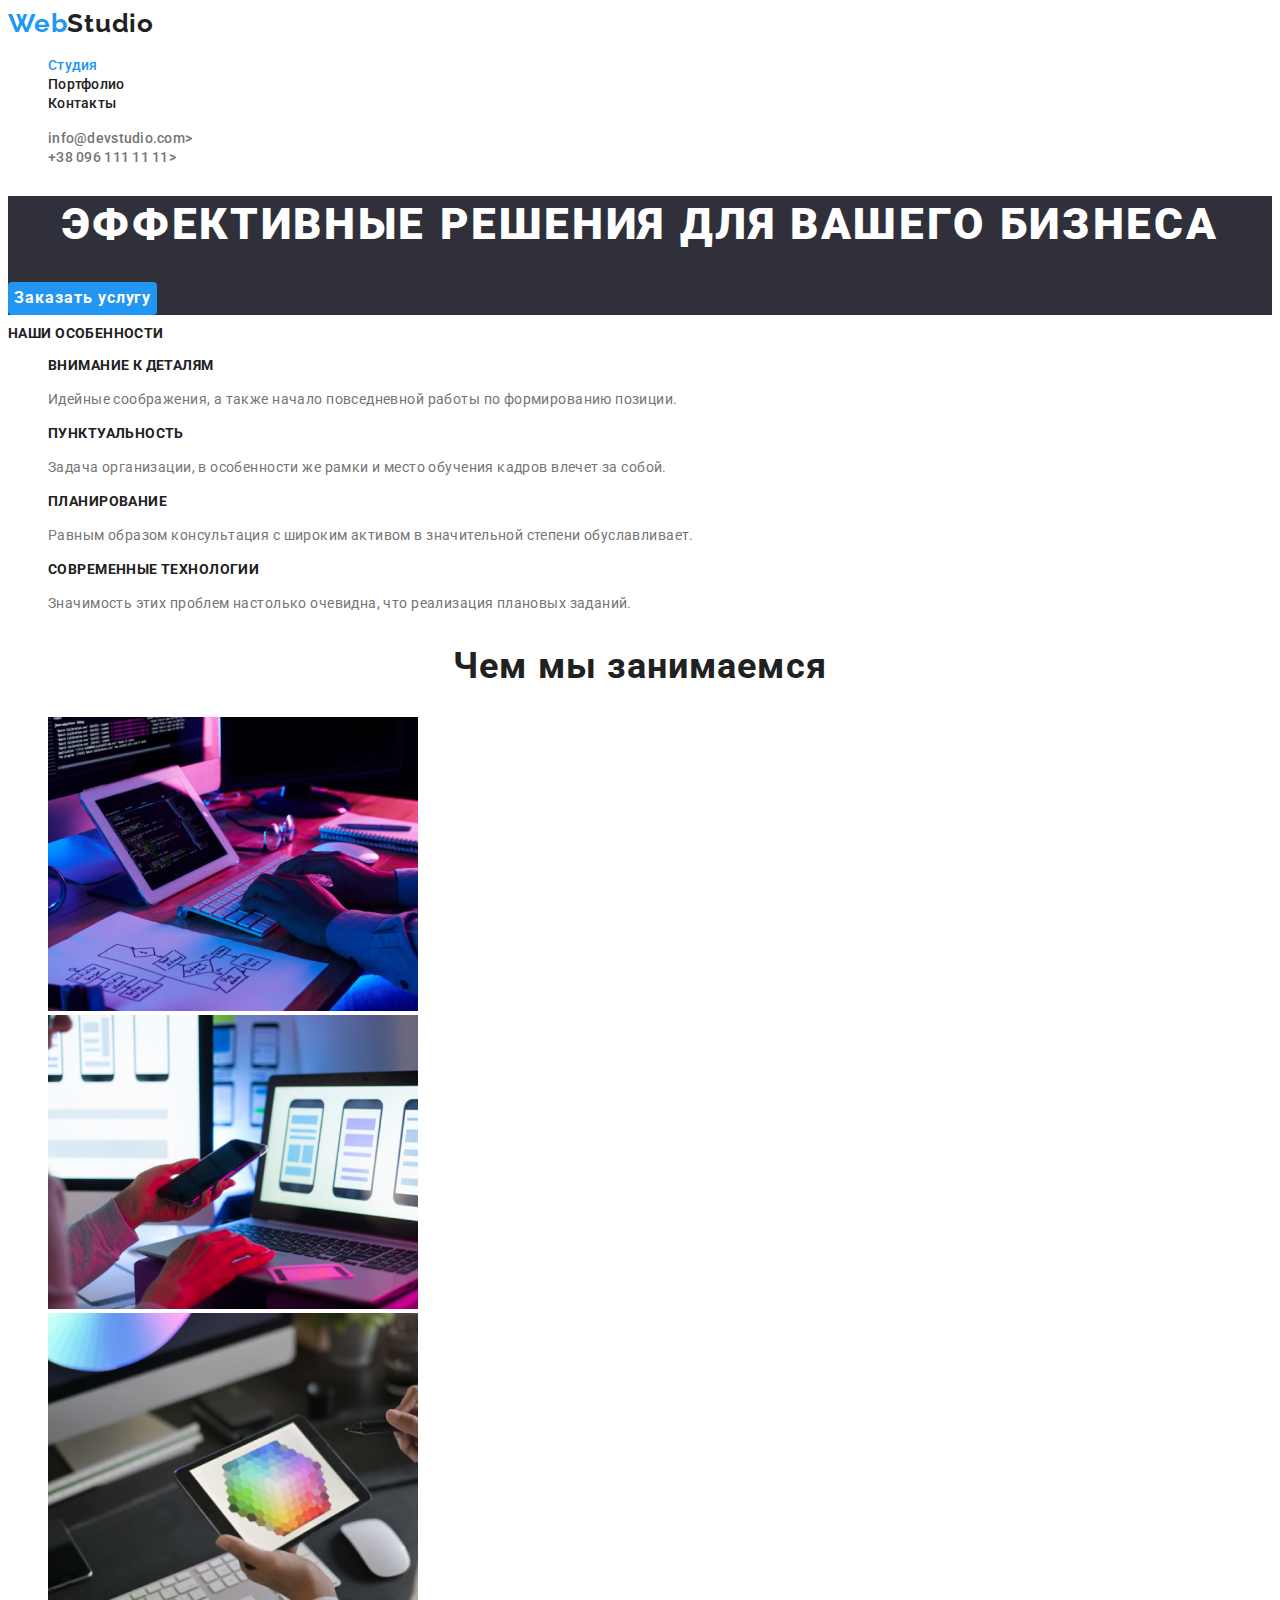
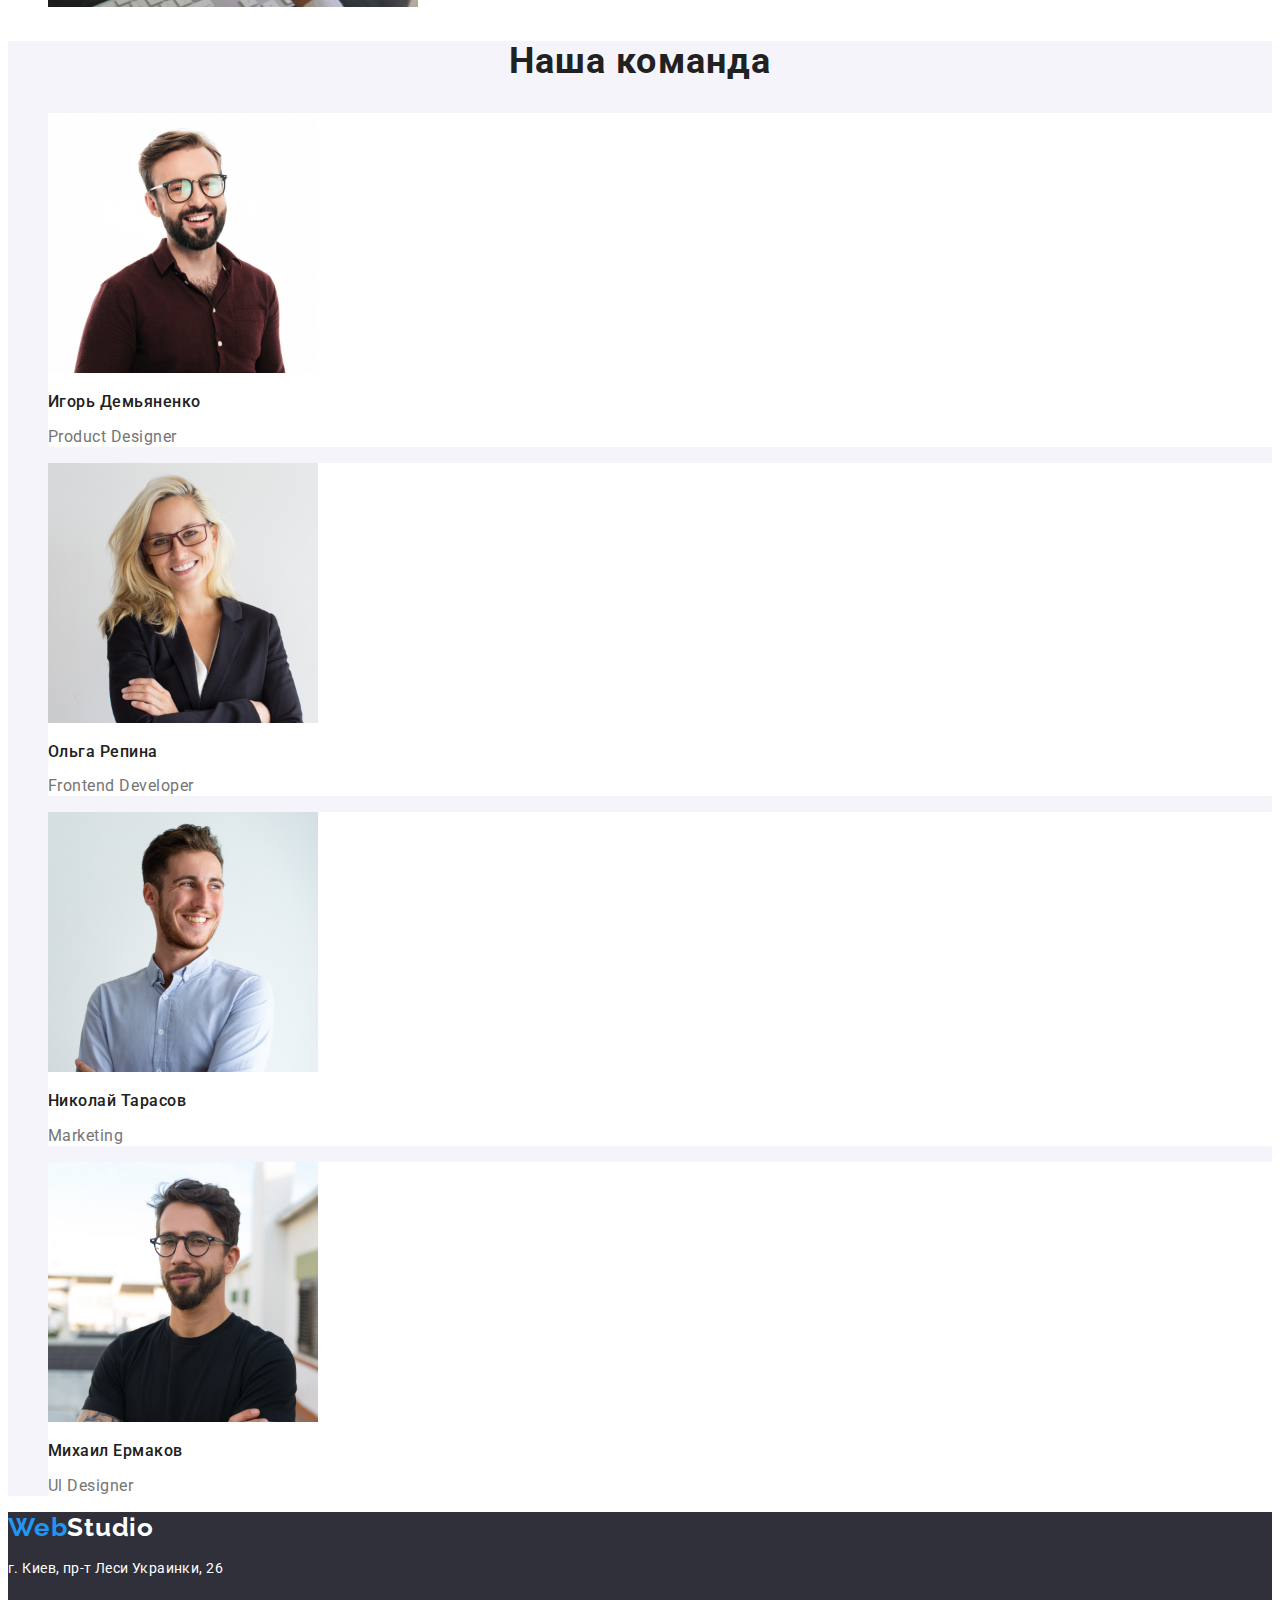
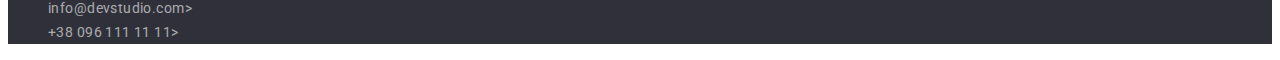
==== index.html @ 138de60d "homework 3 start" ====
<!DOCTYPE html>
<html lang="ru">
<head>
    <meta charset="UTF-8">
    <meta http-equiv="X-UA-Compatible" content="IE=edge">
    <meta name="viewport" content="width=device-width, initial-scale=1.0">
    <title>Homework#1</title>
    <link rel="preconnect" href="https://fonts.googleapis.com">
    <link rel="preconnect" href="https://fonts.gstatic.com" crossorigin>
    <link href="https://fonts.googleapis.com/css2?family=Raleway:wght@700&family=Roboto:wght@400;500;700;900&display=swap" rel="stylesheet">
    <link rel="stylesheet" href="./css/main.css">
</head>
<body>
<!--шапак сайта-->
    <header>
    <nav>
      <a href="/" lang="en" class="logo">
       Web<span class="logo-top">Studio</span>
      </a>
      <ul class="site-nav link">
        <li><a href="/" class="link current">Студия</a></li>
        <li><a href="./portfolio.html" class="link">Портфолио</a></li>
        <li><a href="" class="link">Контакты</a></li>
      </ul>
    </nav>
      <ul class="contacts-nav link">
        <li><a href="mailto:info@devstudio.com" class="link"> info@devstudio.com></a></li>
        <li><a href="tel:+380961111111" class="link"> +38 096 111 11 11></a></li>
      </ul>
      </header>
<!--герой-->
     <main>
      <section class="hero">
            <h1 class="hero-title">Эффективные решения для вашего бизнеса</h1>
            <button type="button" class="button">Заказать услугу</button>
        </section>
<!--наши особенности-->
      <section class="section">
        <h2 class="section-title">Наши особенности</h2>
        <ul class="link">
            <li>
                <h3 class="section-title">Внимание к деталям </h3>
                <p class="section-text">Идейные соображения, а также начало повседневной работы по формированию позиции.</p>
            </li>
            <li>
                <h3 class="section-title">Пунктуальность </h3>
                <p class="section-text">Задача организации, в особенности же рамки и место обучения кадров влечет за собой.</p>
            </li>
            <li>
                <h3 class="section-title">Планирование</h3>
                <p class="section-text">Равным образом консультация с широким активом в значительной степени обуславливает.</p>
            </li>
            <li>
                <h3 class="section-title">Современные технологии</h3>
                <p class="section-text">Значимость этих проблем настолько очевидна, что реализация плановых заданий.</p>
            </li>
        </ul>
      </section>
<!--наш функционал-->
      <section class="functional">
    <h2 class="functional-title">Чем мы занимаемся</h2>
    <ul class="list">
    <li><img src="./images/box1.jpg" alt="работа за компьютером" width="370"></li>
    <li><img src="./images/box2.jpg" alt="работа над приложениями" width="370"></li>
    <li><img src="./images/box3.jpg" alt="рабат над стилизацией" width="370"></li>
    </ul>
      </section>
<!--наша команда-->
     <section class="team">
        <h2 class="team-title"> Наша команда </h2>
    <ul class="team-list list">
    <li class="team-bgk">
      <img src="./images/team/teamcard1.jpg" alt="дизайнер продукта" width="270">
      <h3 class="title">Игорь Демьяненко</h3>
      <p lang="en" class="work">Product Designer</p>
    </li>
    <li class="team-bgk">
      <img src="./images/team/teamcard2.jpg" alt="разработчик" width="270">
      <h3 class="title">Ольга Репина</h3>
      <p lang="en" class="work">Frontend Developer</p>
    </li>
    <li class="team-bgk">
      <img src="./images/team/teamcard3.jpg" alt="маркетолог" width="270">
      <h3 class="title">Николай Тарасов</h3>
      <p lang="en" class="work">Marketing</p>
    </li>
    <li class="team-bgk">
      <img src="./images/team/teamcard4.jpg" alt="разработчик" width="270">
      <h3 class="title">Михаил Ермаков</h3>
      <p lang="en" class="work">Ul Designer</p>
    </li>
</ul>


     </section>
     </main>
     <!--футер-->
     <footer class="link footer-bgk">
      <a href="/" lang="en" class="logo">
        Web<span class="logo-botom">Studio</span>
      </a>
        <address class="contacts">
            <p class="address">г. Киев, пр-т Леси Украинки, 26</p>
        <ul class="footer">
            <li class="contacts-nav link"><a href="mailto:info@devstudio.com" class="link"> info@devstudio.com></a></li>
            <li class="contacts-nav link"><a href="tel:+380961111111" class="link"> +38 096 111 11 11></a></li>
        </ul>
        </address>  
     </footer>

</body>
</html>
---- css/main.css ----
/* цвет основного текста #212121 */
/* цвет вторичного текста #757575 */
/* белый #ffffff */
/* акцент #2196F3 */
/* цвет фона вторичный #F5F4FA */

:root {
--primary-text-color: #212121;
--secondary-text-color: #757575;
--accent-color: #2196F3;
--white-text-color: #ffffff;}

body {
background-color: var(--white-text-color);
color: var(--secondary-text-color);
font-family: Roboto, sans-serif;}

.link{
list-style: none;}

.list{
list-style: none;}

    /* logo */

.logo{
color: var(--accent-color);
text-decoration: none;
font-family: raleway, sans-serif, cursive;
font-weight: 700;
font-size: 26px;
line-height: 1.2;
letter-spacing: 0.03em;}

.logo-top{
color: var(--primary-text-color);}

/* site-nav */

.site-nav .link {
color: var(--primary-text-color);

text-decoration: none;
font-weight: 500;
font-size: 14px;
line-height: 1.14;
letter-spacing: 0.02em;}

.site-nav .current{
color: var(--accent-color);}

.site-nav .link:hover, .site-nav .link:focus {
color: var(--accent-color);}

.contacts-nav .link{
color: var(--secondary-text-color);

text-decoration: none;
font-weight: 500;
font-size: 14px;
line-height: 1.14;
letter-spacing: 0.02em;}

.contacts-nav .link:hover, .contacts-nav .link:focus{
color: var(--accent-color);}

/* button */

.button{
background-color: var(--accent-color);
color: var(--white-text-color);
border: 0;
border-radius: 4px;

cursor: pointer;
font-family: inherit;
font-weight: 700;
font-size: 16px;
line-height: 1.9;
letter-spacing: 0.06em;}

.button:hover, .button:focus{
background-color: #188CE8;}

.portfolio-btn:hover, .portfolio-btn:focus{
color: var(--white-text-color);
background-color: var(--accent-color);
}

.portfolio-btn{
background-color: #f5f4fa;
color: #212121;
border: 0;
border-radius: 4px;
cursor: pointer;
font-family: inherit;
font-weight: 500;
font-size: 16px;
line-height: 1.6;
letter-spacing: 0.03em;}

.current-btn{
background-color: var(--accent-color);
color: var(--white-text-color);}

.hero{
background-color: #2F303A;}

.hero-title {
color: var(--white-text-color);

font-weight: 900;
font-size: 44px;
line-height: 1.3;
text-align: center;
letter-spacing: 0.06em;
text-transform: uppercase;}

.examples{
color: var(--primary-text-color);

font-weight: 700;
font-size: 18px;
line-height: 2;
letter-spacing: 0.06em;}

.decoration{
    text-decoration: none;}
    
/* section */

.section-title{
color: var(--primary-text-color);

font-weight: 700;
font-size: 14px;
line-height: 1.14;
letter-spacing: 0.03em;
text-transform: uppercase;}

.product-item{
color: var(--secondary-text-color);

font-size: 16px;
line-height: 1.87;
letter-spacing: 0.03em;}

.section-text{

font-size: 14px;
line-height: 1.71;
letter-spacing: 0.03em}

/* our work */

.functional-title{
color: var(--primary-text-color);

font-weight: 700;
font-size: 36px;
line-height: 1.16;
text-align: center;
letter-spacing: 0.03em;}

/* team-list */
.team{
background-color: #F5F4FA;;}

.team-bgk{
background-color: var(--white-text-color);}

.team-list .title {
color: var(--primary-text-color);}

.team .title{
 font-weight: 500;
 font-size: 16px;
line-height: 1.18;
letter-spacing: 0.03em;}

.team-title {
color: var(--primary-text-color);

font-weight: 700;
font-size: 36px;
line-height: 1.16;
text-align: center;
letter-spacing: 0.03em;}

.team .work{

font-size: 16px;
line-height: 1.18;
letter-spacing: 0.03em;}

/* footer */
.footer-bgk{
background-color: #2F303A;;}

.contacts .address{
color: #ffffff;
font-style: normal;
font-weight: 400;
font-size: 14px;
line-height: 1.7;
letter-spacing: 0.03em;}

.footer .link{
color: rgba(255, 255, 255, 0.6);
font-style: normal;
font-weight: 400;
font-size: 14px;
line-height: 1.7;
letter-spacing: 0.03em;}

.logo-botom {
color:  var(--white-text-color);}
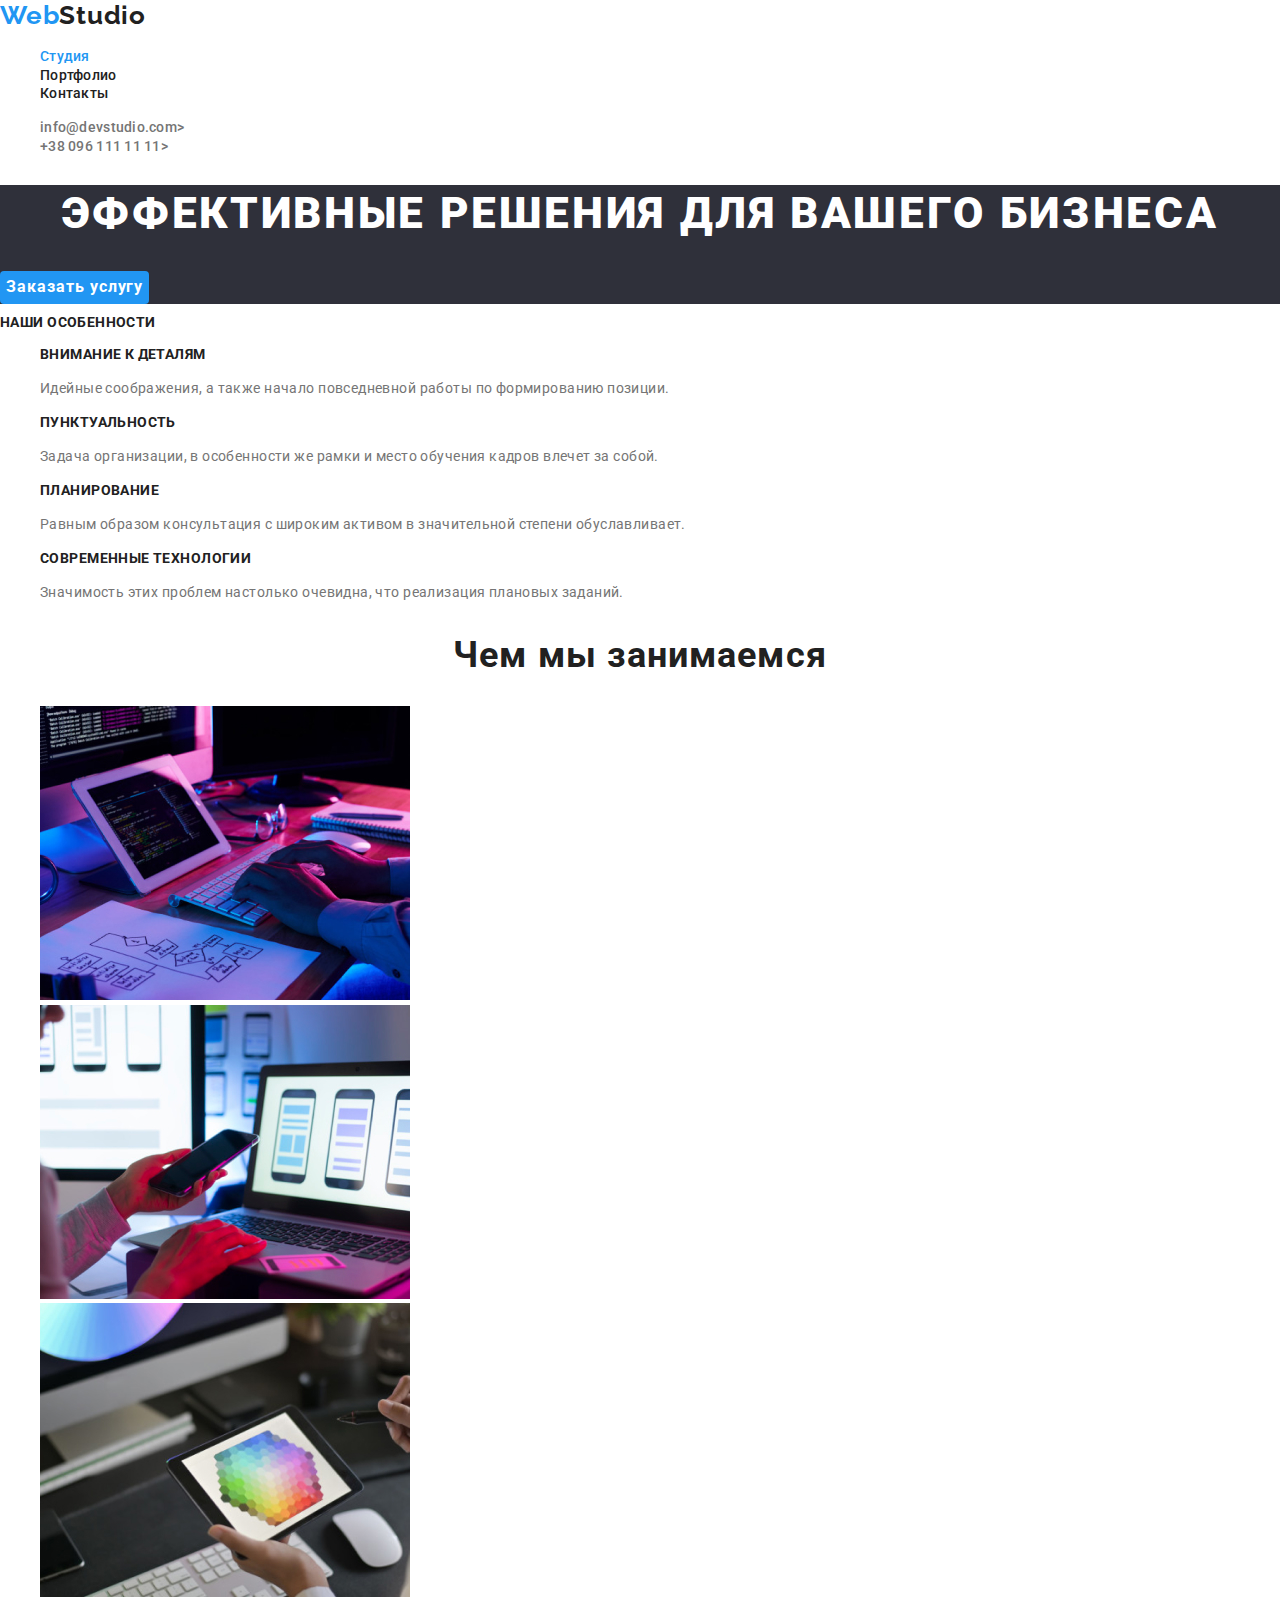
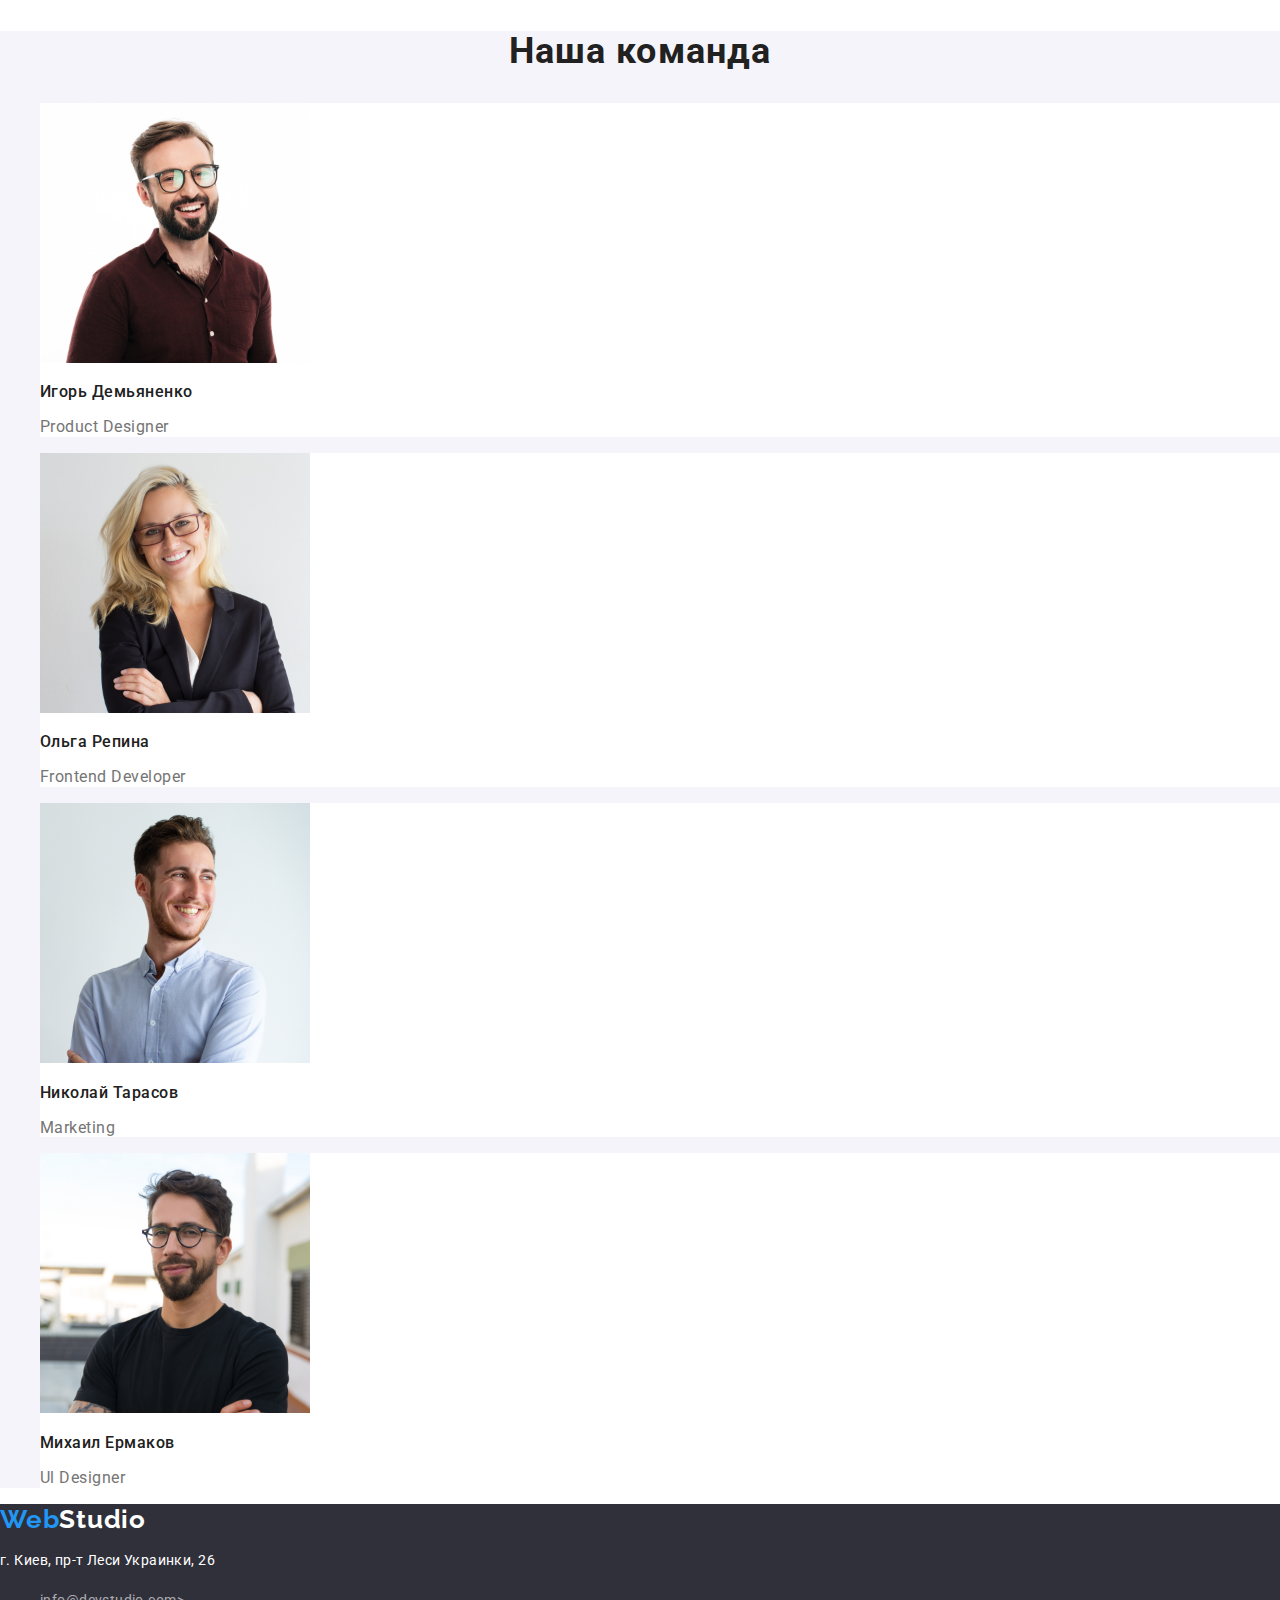
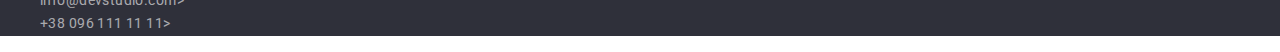
==== commit bb741885: "start1" ====
--- a/index.html
+++ b/index.html
@@ -8,11 +8,13 @@
     <link rel="preconnect" href="https://fonts.googleapis.com">
     <link rel="preconnect" href="https://fonts.gstatic.com" crossorigin>
     <link href="https://fonts.googleapis.com/css2?family=Raleway:wght@700&family=Roboto:wght@400;500;700;900&display=swap" rel="stylesheet">
+    <link rel="stylesheet" href="https://cdnjs.cloudflare.com/ajax/libs/modern-normalize/1.1.0/modern-normalize.min.css">
     <link rel="stylesheet" href="./css/main.css">
 </head>
 <body>
 <!--шапак сайта-->
     <header>
+      <div class="section">
     <nav>
       <a href="/" lang="en" class="logo">
        Web<span class="logo-top">Studio</span>
@@ -27,6 +29,7 @@
         <li><a href="mailto:info@devstudio.com" class="link"> info@devstudio.com></a></li>
         <li><a href="tel:+380961111111" class="link"> +38 096 111 11 11></a></li>
       </ul>
+      </div>
       </header>
 <!--герой-->
      <main>
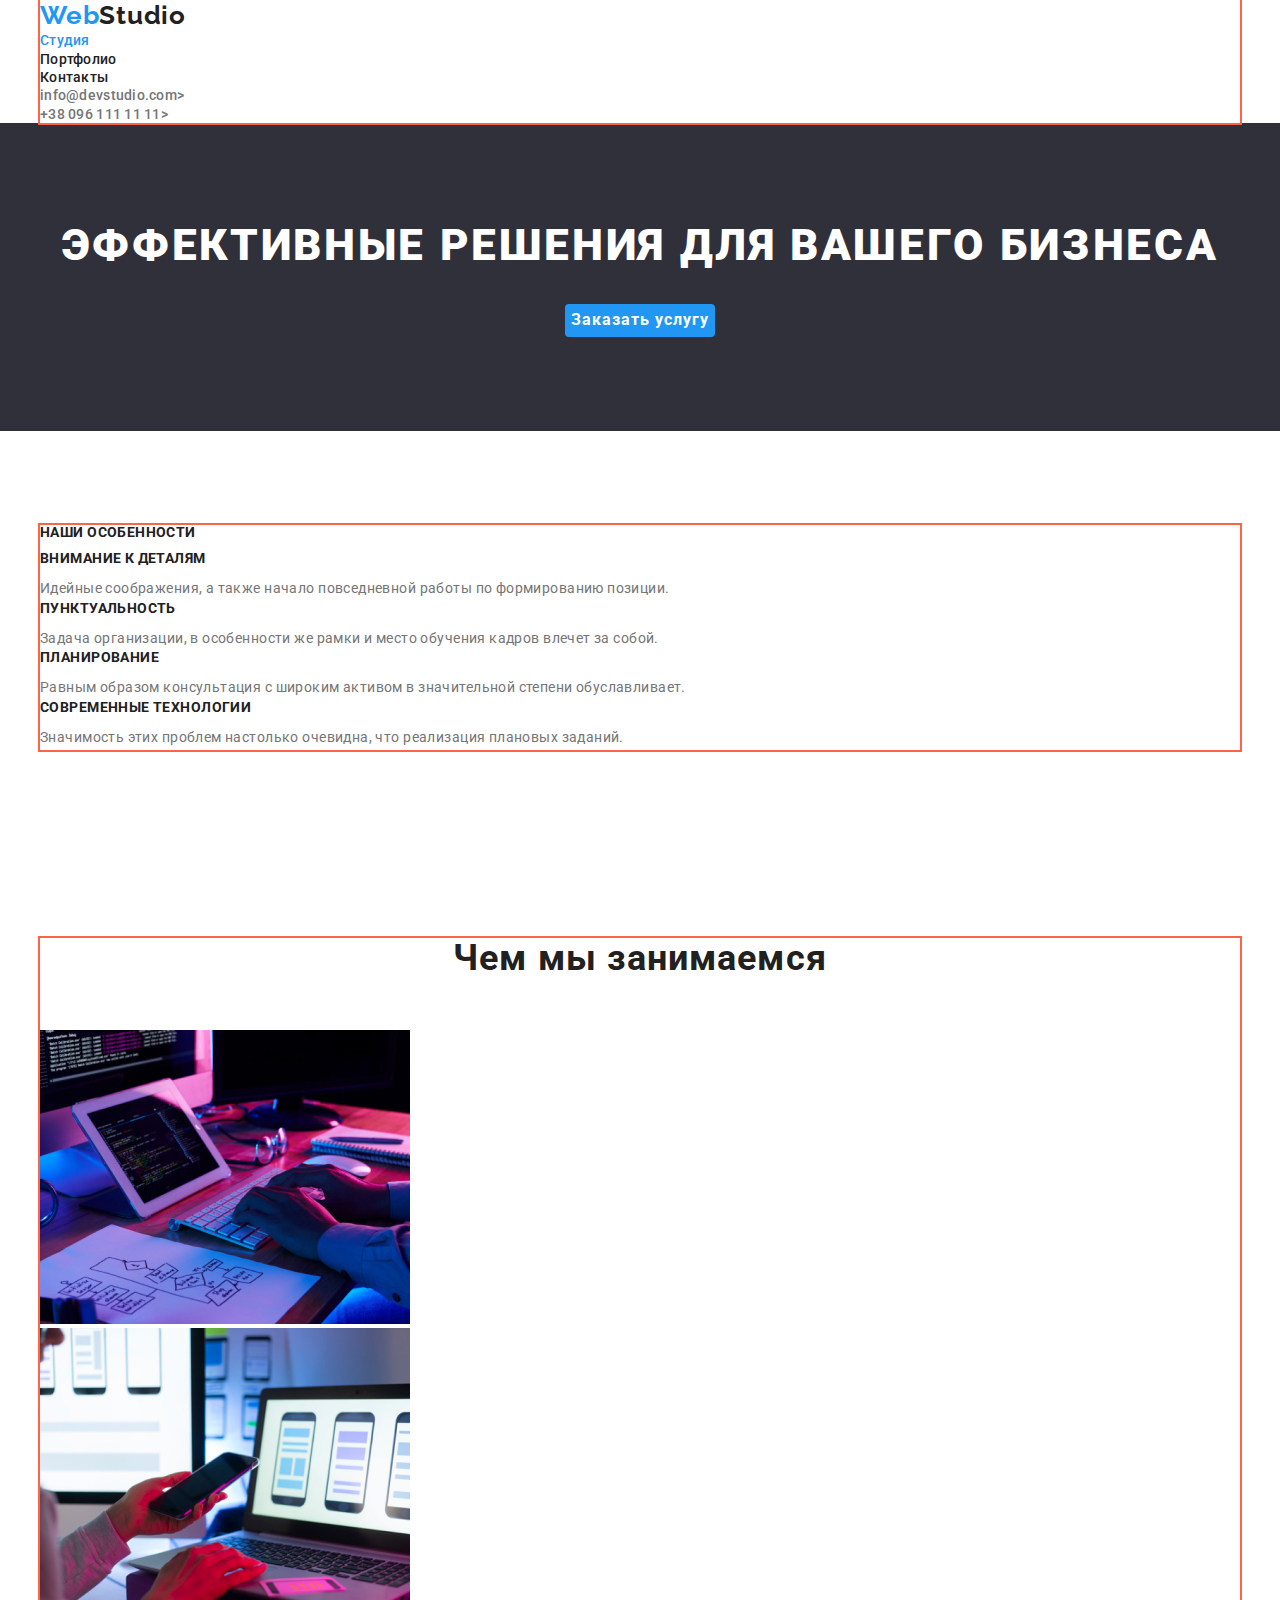
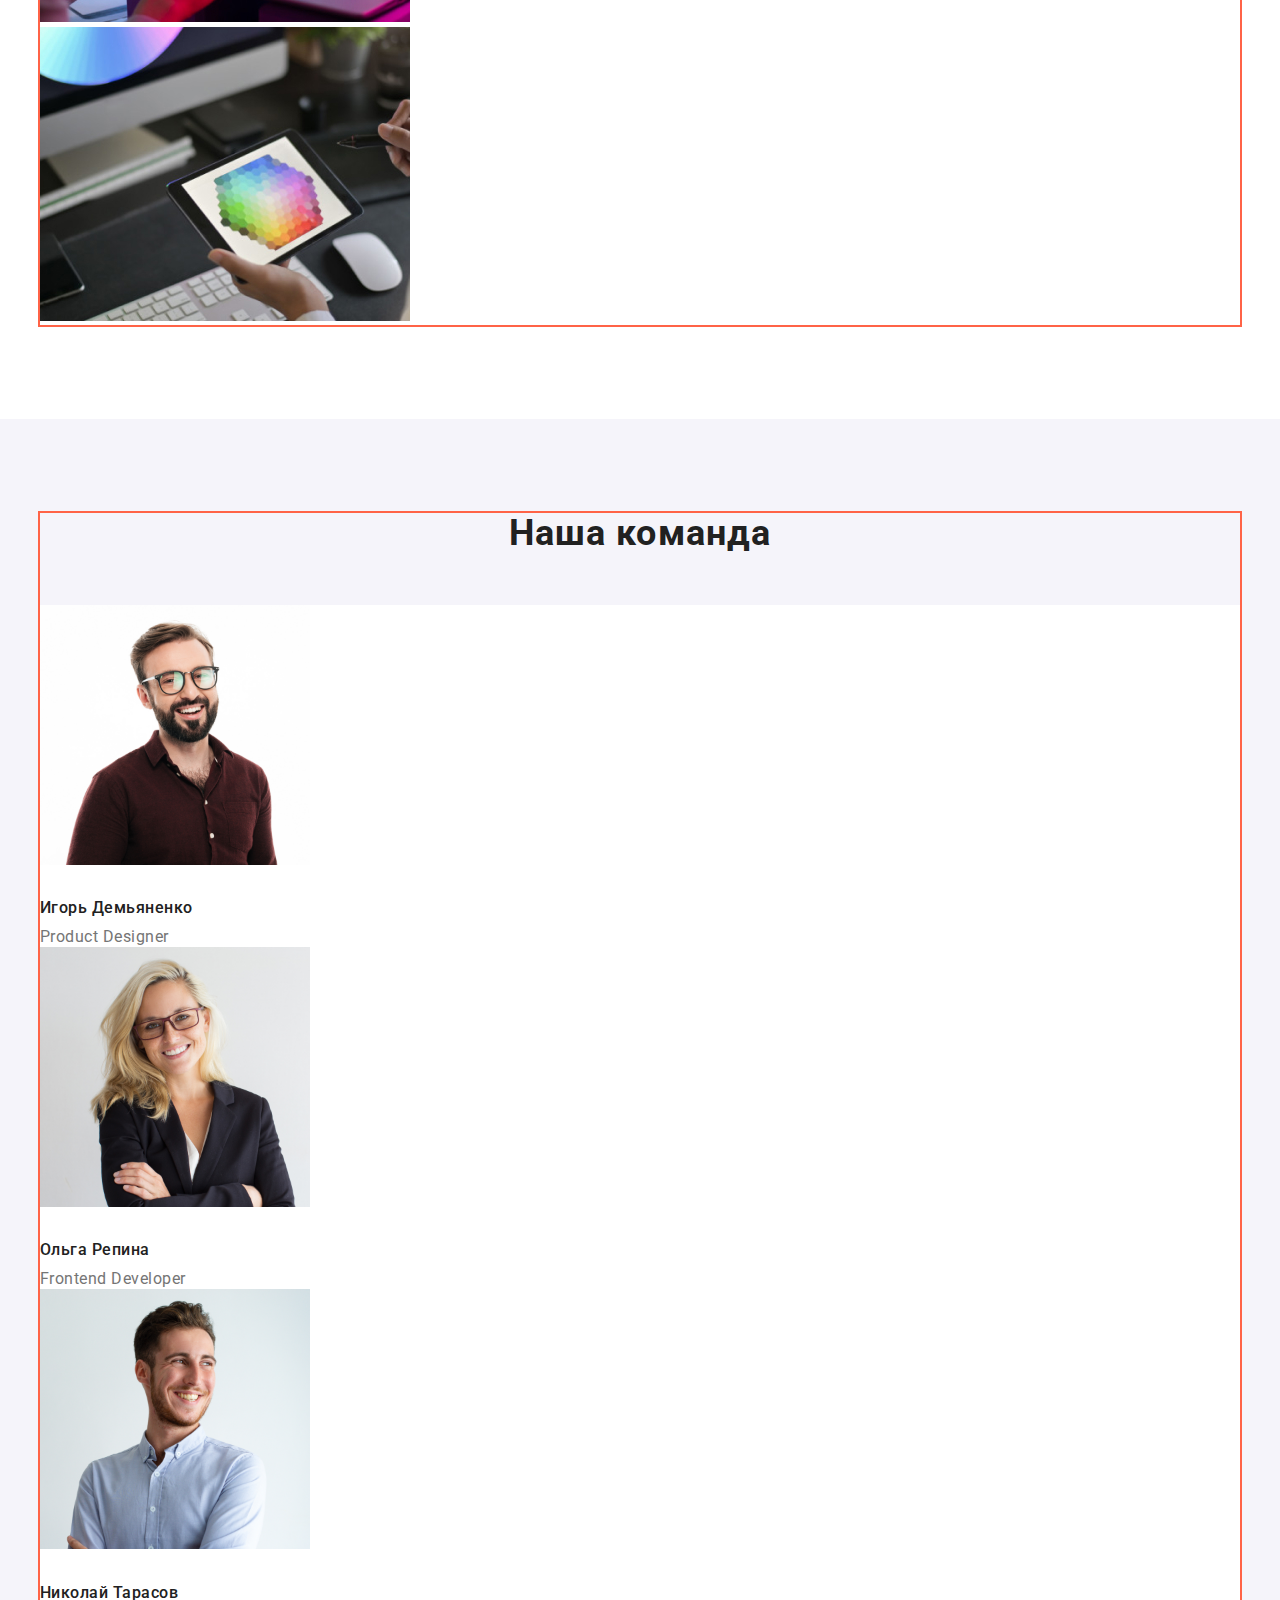
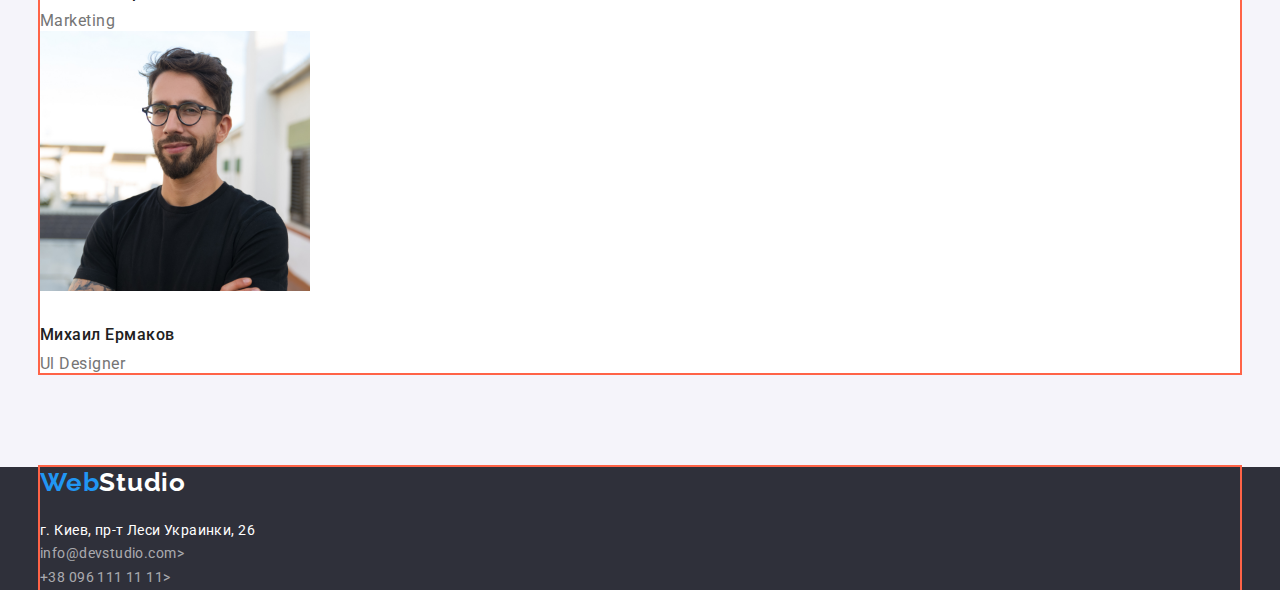
==== commit 5f46ee78: "homework 3 contine" ====
--- a/index.html
+++ b/index.html
@@ -14,101 +14,107 @@
 <body>
 <!--шапак сайта-->
     <header>
-      <div class="section">
+      <div class="container">
     <nav>
       <a href="/" lang="en" class="logo">
        Web<span class="logo-top">Studio</span>
       </a>
-      <ul class="site-nav link">
-        <li><a href="/" class="link current">Студия</a></li>
-        <li><a href="./portfolio.html" class="link">Портфолио</a></li>
-        <li><a href="" class="link">Контакты</a></li>
+      <ul class="site-nav list">
+        <li><a href="/" class="list current">Студия</a></li>
+        <li><a href="./portfolio.html" class="list">Портфолио</a></li>
+        <li><a href="" class="list">Контакты</a></li>
       </ul>
     </nav>
-      <ul class="contacts-nav link">
-        <li><a href="mailto:info@devstudio.com" class="link"> info@devstudio.com></a></li>
-        <li><a href="tel:+380961111111" class="link"> +38 096 111 11 11></a></li>
+      <ul class="contacts-nav list">
+        <li><a href="mailto:info@devstudio.com" class="list"> info@devstudio.com></a></li>
+        <li><a href="tel:+380961111111" class="list"> +38 096 111 11 11></a></li>
       </ul>
       </div>
       </header>
 <!--герой-->
      <main>
-      <section class="hero">
-            <h1 class="hero-title">Эффективные решения для вашего бизнеса</h1>
+      <section class="hero section">
+            <h1 class="hero-title list">Эффективные решения для вашего бизнеса</h1>
             <button type="button" class="button">Заказать услугу</button>
         </section>
 <!--наши особенности-->
       <section class="section">
-        <h2 class="section-title">Наши особенности</h2>
-        <ul class="link">
+        <div class="container">
+        <h2 class="section-title list">Наши особенности</h2>
+        <ul class="list">
             <li>
-                <h3 class="section-title">Внимание к деталям </h3>
+                <h3 class="section-title list">Внимание к деталям </h3>
                 <p class="section-text">Идейные соображения, а также начало повседневной работы по формированию позиции.</p>
             </li>
             <li>
-                <h3 class="section-title">Пунктуальность </h3>
+                <h3 class="section-title list">Пунктуальность </h3>
                 <p class="section-text">Задача организации, в особенности же рамки и место обучения кадров влечет за собой.</p>
             </li>
             <li>
-                <h3 class="section-title">Планирование</h3>
+                <h3 class="section-title list">Планирование</h3>
                 <p class="section-text">Равным образом консультация с широким активом в значительной степени обуславливает.</p>
             </li>
             <li>
-                <h3 class="section-title">Современные технологии</h3>
+                <h3 class="section-title list">Современные технологии</h3>
                 <p class="section-text">Значимость этих проблем настолько очевидна, что реализация плановых заданий.</p>
             </li>
         </ul>
+        </div>
       </section>
 <!--наш функционал-->
-      <section class="functional">
-    <h2 class="functional-title">Чем мы занимаемся</h2>
+      <section class="functional section">
+        <div class="container">
+    <h2 class="functional-title list">Чем мы занимаемся</h2>
     <ul class="list">
     <li><img src="./images/box1.jpg" alt="работа за компьютером" width="370"></li>
     <li><img src="./images/box2.jpg" alt="работа над приложениями" width="370"></li>
     <li><img src="./images/box3.jpg" alt="рабат над стилизацией" width="370"></li>
     </ul>
+       </div>
       </section>
 <!--наша команда-->
-     <section class="team">
-        <h2 class="team-title"> Наша команда </h2>
+     <section class="team section">
+      <div class="container">
+        <h2 class="team-title list"> Наша команда </h2>
     <ul class="team-list list">
     <li class="team-bgk">
       <img src="./images/team/teamcard1.jpg" alt="дизайнер продукта" width="270">
-      <h3 class="title">Игорь Демьяненко</h3>
+      <h3 class="title list">Игорь Демьяненко</h3>
       <p lang="en" class="work">Product Designer</p>
     </li>
     <li class="team-bgk">
       <img src="./images/team/teamcard2.jpg" alt="разработчик" width="270">
-      <h3 class="title">Ольга Репина</h3>
+      <h3 class="title list">Ольга Репина</h3>
       <p lang="en" class="work">Frontend Developer</p>
     </li>
     <li class="team-bgk">
       <img src="./images/team/teamcard3.jpg" alt="маркетолог" width="270">
-      <h3 class="title">Николай Тарасов</h3>
+      <h3 class="title list">Николай Тарасов</h3>
       <p lang="en" class="work">Marketing</p>
     </li>
     <li class="team-bgk">
       <img src="./images/team/teamcard4.jpg" alt="разработчик" width="270">
-      <h3 class="title">Михаил Ермаков</h3>
+      <h3 class="title list">Михаил Ермаков</h3>
       <p lang="en" class="work">Ul Designer</p>
     </li>
-</ul>
-
-
+    </ul>
+   </div>
      </section>
      </main>
      <!--футер-->
-     <footer class="link footer-bgk">
+     <footer class="list footer-bgk">
+      <div class="container">
       <a href="/" lang="en" class="logo">
         Web<span class="logo-botom">Studio</span>
       </a>
         <address class="contacts">
             <p class="address">г. Киев, пр-т Леси Украинки, 26</p>
-        <ul class="footer">
-            <li class="contacts-nav link"><a href="mailto:info@devstudio.com" class="link"> info@devstudio.com></a></li>
-            <li class="contacts-nav link"><a href="tel:+380961111111" class="link"> +38 096 111 11 11></a></li>
+        <ul class="footer list">
+            <li class="contacts-nav list"><a href="mailto:info@devstudio.com" class="list"> info@devstudio.com></a></li>
+            <li class="contacts-nav list"><a href="tel:+380961111111" class="list"> +38 096 111 11 11></a></li>
         </ul>
-        </address>  
+        </address>
+      </div>  
      </footer>
 
 </body>
--- a/css/main.css
+++ b/css/main.css
@@ -15,11 +15,27 @@
 color: var(--secondary-text-color);
 font-family: Roboto, sans-serif;}
 
-.link{
-list-style: none;}
+p{
+padding: 0;
+margin: 0;}
 
 .list{
-list-style: none;}
+list-style: none;
+padding: 0;
+margin: 0;}
+
+.container{
+width: 1200px;
+margin-left: auto;
+margin-right: auto;
+outline: 2px solid tomato;}
+
+.section{
+padding-top: 94px;
+padding-bottom: 94px;}
+
+.centred{
+text-align: center;}
 
     /* logo */
 
@@ -37,7 +53,7 @@
 
 /* site-nav */
 
-.site-nav .link {
+.site-nav .list {
 color: var(--primary-text-color);
 
 text-decoration: none;
@@ -49,10 +65,10 @@
 .site-nav .current{
 color: var(--accent-color);}
 
-.site-nav .link:hover, .site-nav .link:focus {
+.site-nav .list:hover, .site-nav .list:focus {
 color: var(--accent-color);}
 
-.contacts-nav .link{
+.contacts-nav .list{
 color: var(--secondary-text-color);
 
 text-decoration: none;
@@ -61,7 +77,7 @@
 line-height: 1.14;
 letter-spacing: 0.02em;}
 
-.contacts-nav .link:hover, .contacts-nav .link:focus{
+.contacts-nav .list:hover, .contacts-nav .list:focus{
 color: var(--accent-color);}
 
 /* button */
@@ -104,7 +120,9 @@
 color: var(--white-text-color);}
 
 .hero{
-background-color: #2F303A;}
+background-color: #2F303A;
+text-align: center;
+}
 
 .hero-title {
 color: var(--white-text-color);
@@ -114,7 +132,8 @@
 line-height: 1.3;
 text-align: center;
 letter-spacing: 0.06em;
-text-transform: uppercase;}
+text-transform: uppercase;
+margin-bottom: 30px;}
 
 .examples{
 color: var(--primary-text-color);
@@ -122,7 +141,9 @@
 font-weight: 700;
 font-size: 18px;
 line-height: 2;
-letter-spacing: 0.06em;}
+letter-spacing: 0.06em;
+margin-top: 0;
+margin-bottom: 4px;}
 
 .decoration{
     text-decoration: none;}
@@ -136,14 +157,17 @@
 font-size: 14px;
 line-height: 1.14;
 letter-spacing: 0.03em;
-text-transform: uppercase;}
+text-transform: uppercase;
+margin-bottom: 10px;}
 
 .product-item{
 color: var(--secondary-text-color);
 
 font-size: 16px;
 line-height: 1.87;
-letter-spacing: 0.03em;}
+letter-spacing: 0.03em;
+margin-top: 0;
+margin-bottom: 0;}
 
 .section-text{
 
@@ -160,7 +184,8 @@
 font-size: 36px;
 line-height: 1.16;
 text-align: center;
-letter-spacing: 0.03em;}
+letter-spacing: 0.03em;
+margin-bottom: 50px;}
 
 /* team-list */
 .team{
@@ -176,7 +201,9 @@
  font-weight: 500;
  font-size: 16px;
 line-height: 1.18;
-letter-spacing: 0.03em;}
+letter-spacing: 0.03em;
+margin-top: 30px;
+margin-bottom: 10px;}
 
 .team-title {
 color: var(--primary-text-color);
@@ -185,7 +212,8 @@
 font-size: 36px;
 line-height: 1.16;
 text-align: center;
-letter-spacing: 0.03em;}
+letter-spacing: 0.03em;
+margin-bottom: 50px;}
 
 .team .work{
 
@@ -195,7 +223,7 @@
 
 /* footer */
 .footer-bgk{
-background-color: #2F303A;;}
+background-color: #2F303A;}
 
 .contacts .address{
 color: #ffffff;
@@ -203,9 +231,10 @@
 font-weight: 400;
 font-size: 14px;
 line-height: 1.7;
-letter-spacing: 0.03em;}
-
-.footer .link{
+letter-spacing: 0.03em;
+margin-top: 20px;}
+
+.footer .list{
 color: rgba(255, 255, 255, 0.6);
 font-style: normal;
 font-weight: 400;
@@ -214,4 +243,5 @@
 letter-spacing: 0.03em;}
 
 .logo-botom {
-color:  var(--white-text-color);}+color:  var(--white-text-color);}
+
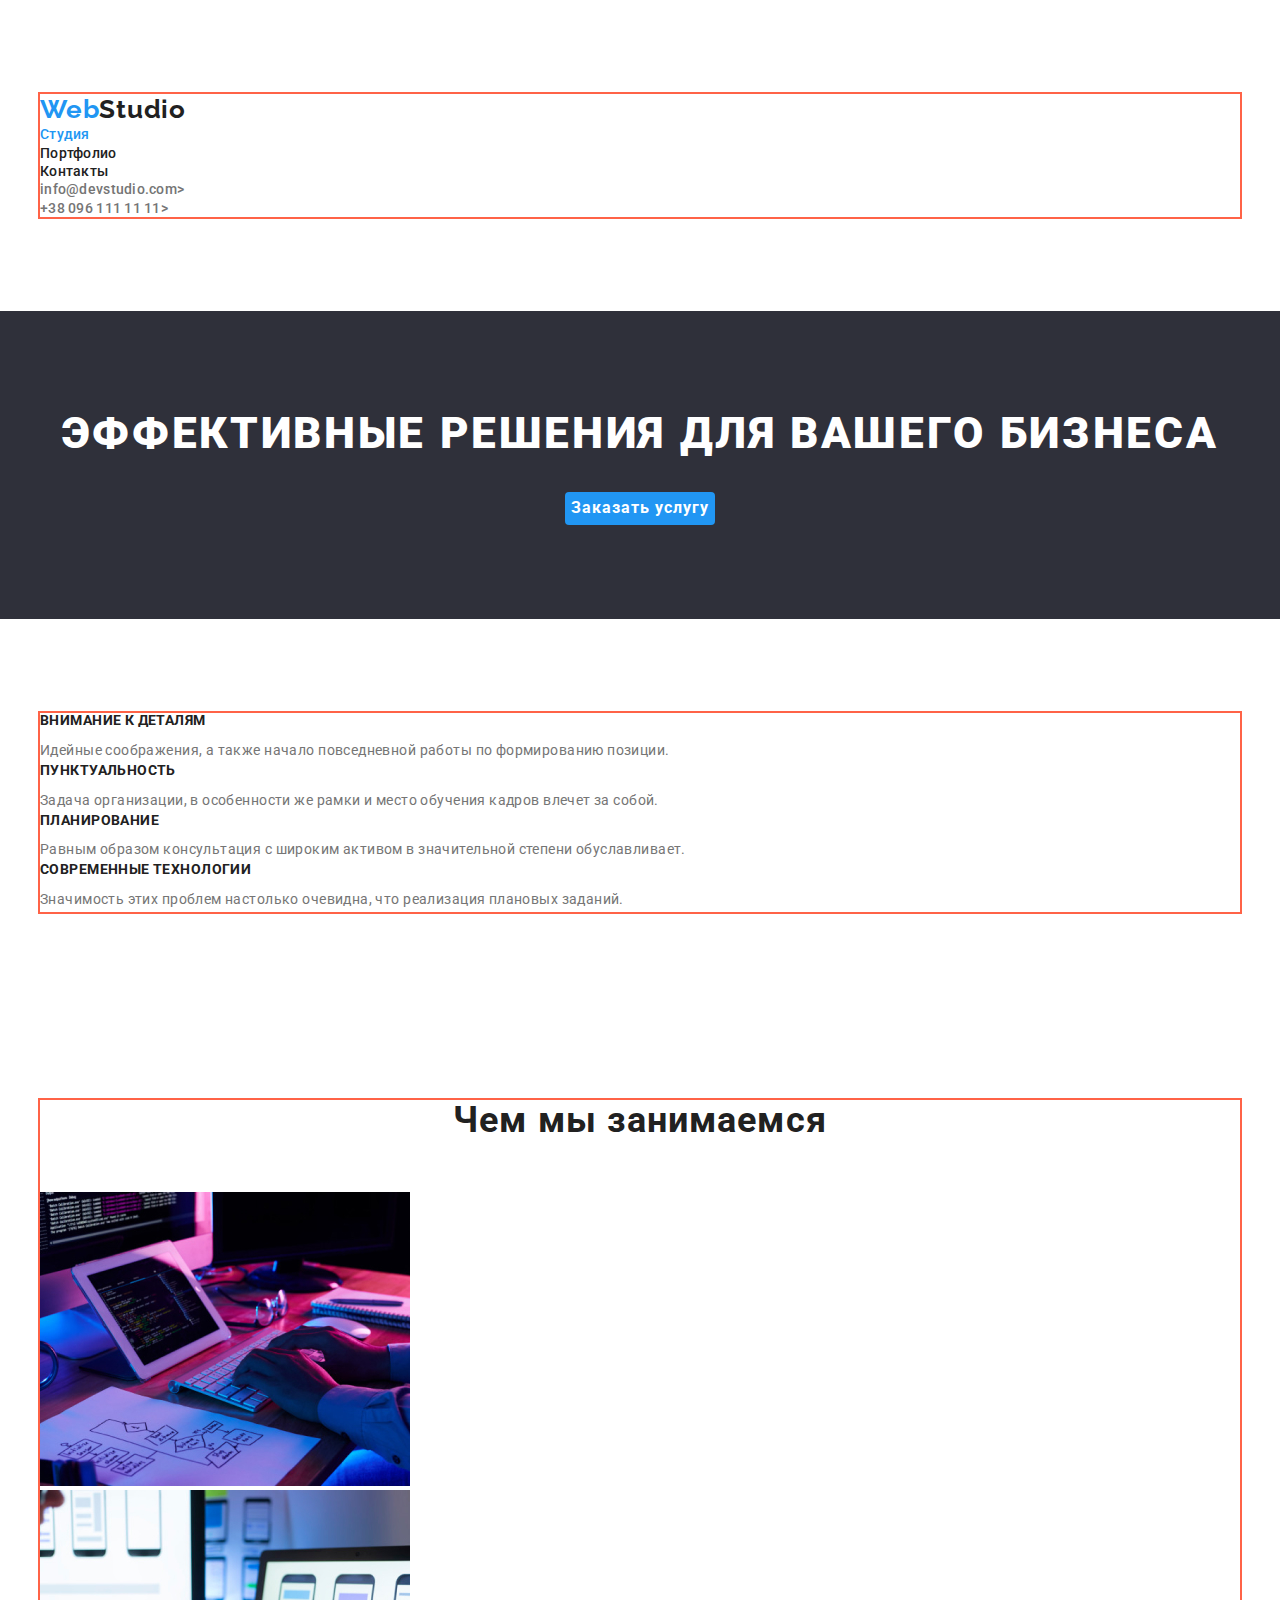
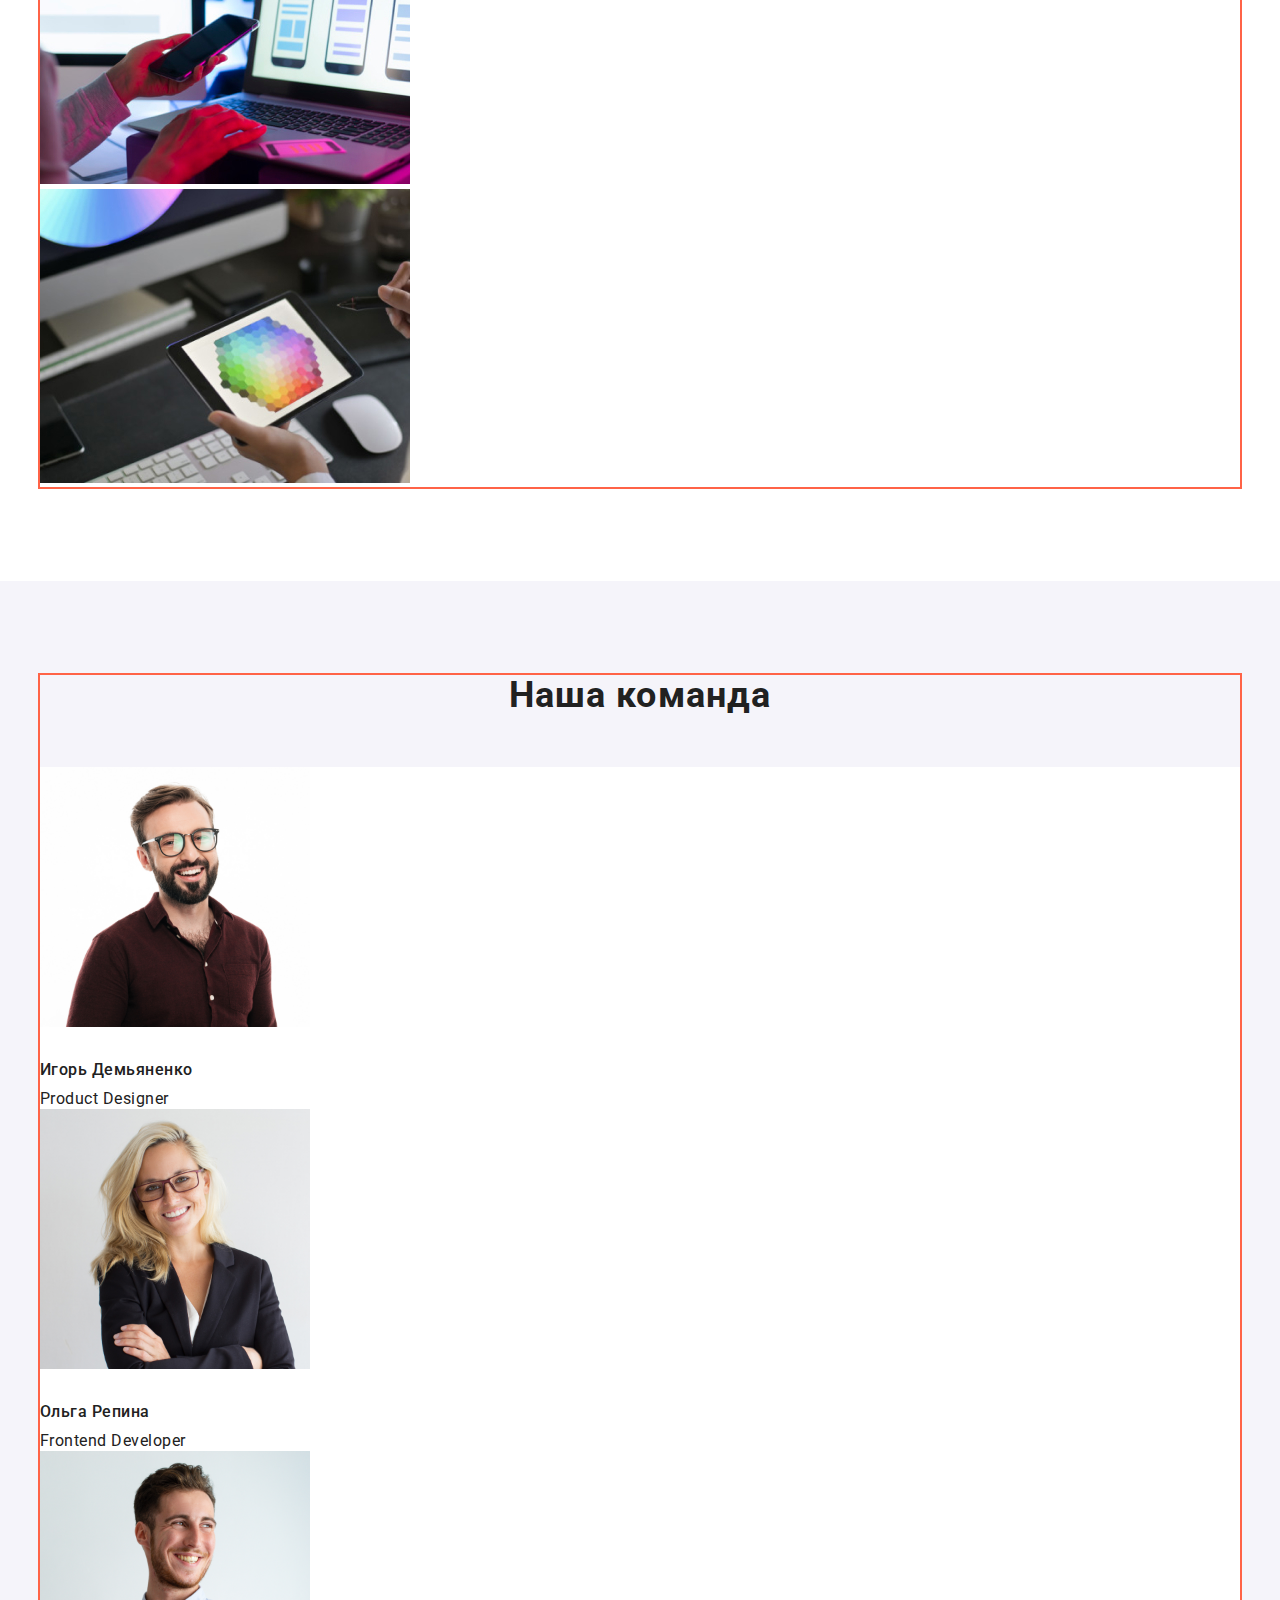
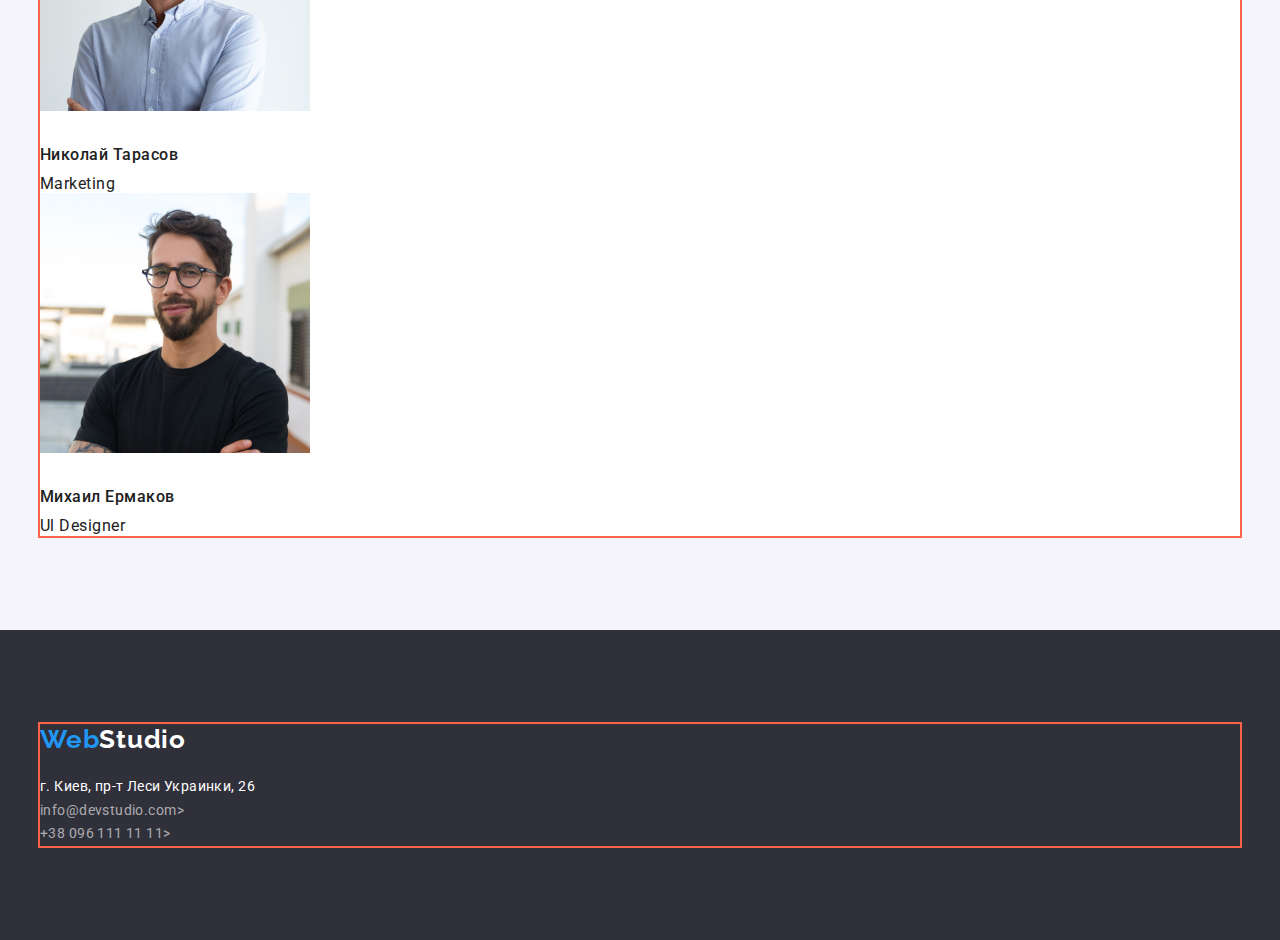
==== commit 4cfde5fb: "name class fix" ====
--- a/index.html
+++ b/index.html
@@ -13,59 +13,59 @@
 </head>
 <body>
 <!--шапак сайта-->
-    <header>
+    <header class="section">
       <div class="container">
     <nav>
       <a href="/" lang="en" class="logo">
        Web<span class="logo-top">Studio</span>
       </a>
-      <ul class="site-nav list">
-        <li><a href="/" class="list current">Студия</a></li>
-        <li><a href="./portfolio.html" class="list">Портфолио</a></li>
-        <li><a href="" class="list">Контакты</a></li>
+      <ul class="site-nav">
+        <li><a href="/" class="current link">Студия</a></li>
+        <li><a href="./portfolio.html" class="link">Портфолио</a></li>
+        <li><a href="" class="link">Контакты</a></li>
       </ul>
     </nav>
-      <ul class="contacts-nav list">
-        <li><a href="mailto:info@devstudio.com" class="list"> info@devstudio.com></a></li>
-        <li><a href="tel:+380961111111" class="list"> +38 096 111 11 11></a></li>
+      <ul class="contacts-nav">
+        <li><a href="mailto:info@devstudio.com" class="link"> info@devstudio.com></a></li>
+        <li><a href="tel:+380961111111" class="link"> +38 096 111 11 11></a></li>
       </ul>
       </div>
       </header>
 <!--герой-->
      <main>
       <section class="hero section">
-            <h1 class="hero-title list">Эффективные решения для вашего бизнеса</h1>
-            <button type="button" class="button">Заказать услугу</button>
-        </section>
+            <h1 class="hero-title">Эффективные решения для вашего бизнеса</h1>
+            <button type="button" class="primary-btn">Заказать услугу</button>
+      </section>
 <!--наши особенности-->
-      <section class="section">
+      <section class="options section">
         <div class="container">
-        <h2 class="section-title list">Наши особенности</h2>
-        <ul class="list">
+        <h2 class="options-title visually-hidden">Наши особенности</h2>
+        <ul>
             <li>
-                <h3 class="section-title list">Внимание к деталям </h3>
-                <p class="section-text">Идейные соображения, а также начало повседневной работы по формированию позиции.</p>
+                <h3 class="options-title list">Внимание к деталям </h3>
+                <p class="options-text">Идейные соображения, а также начало повседневной работы по формированию позиции.</p>
             </li>
             <li>
-                <h3 class="section-title list">Пунктуальность </h3>
-                <p class="section-text">Задача организации, в особенности же рамки и место обучения кадров влечет за собой.</p>
+                <h3 class="options-title">Пунктуальность </h3>
+                <p class="options-text">Задача организации, в особенности же рамки и место обучения кадров влечет за собой.</p>
             </li>
             <li>
-                <h3 class="section-title list">Планирование</h3>
-                <p class="section-text">Равным образом консультация с широким активом в значительной степени обуславливает.</p>
+                <h3 class="options-title">Планирование</h3>
+                <p class="options-text">Равным образом консультация с широким активом в значительной степени обуславливает.</p>
             </li>
             <li>
-                <h3 class="section-title list">Современные технологии</h3>
-                <p class="section-text">Значимость этих проблем настолько очевидна, что реализация плановых заданий.</p>
+                <h3 class="options-title">Современные технологии</h3>
+                <p class="options-text">Значимость этих проблем настолько очевидна, что реализация плановых заданий.</p>
             </li>
         </ul>
         </div>
       </section>
-<!--наш функционал-->
+<!--наши опции-->
       <section class="functional section">
         <div class="container">
-    <h2 class="functional-title list">Чем мы занимаемся</h2>
-    <ul class="list">
+    <h2 class="functional-title">Чем мы занимаемся</h2>
+    <ul>
     <li><img src="./images/box1.jpg" alt="работа за компьютером" width="370"></li>
     <li><img src="./images/box2.jpg" alt="работа над приложениями" width="370"></li>
     <li><img src="./images/box3.jpg" alt="рабат над стилизацией" width="370"></li>
@@ -73,45 +73,45 @@
        </div>
       </section>
 <!--наша команда-->
-     <section class="team section">
+      <section class="team section">
       <div class="container">
-        <h2 class="team-title list"> Наша команда </h2>
-    <ul class="team-list list">
+        <h2 class="team-title"> Наша команда </h2>
+    <ul class="team-list">
     <li class="team-bgk">
       <img src="./images/team/teamcard1.jpg" alt="дизайнер продукта" width="270">
-      <h3 class="title list">Игорь Демьяненко</h3>
-      <p lang="en" class="work">Product Designer</p>
+      <h3 class="team-name">Игорь Демьяненко</h3>
+      <p lang="en" class="team-work">Product Designer</p>
     </li>
     <li class="team-bgk">
       <img src="./images/team/teamcard2.jpg" alt="разработчик" width="270">
-      <h3 class="title list">Ольга Репина</h3>
-      <p lang="en" class="work">Frontend Developer</p>
+      <h3 class="team-name">Ольга Репина</h3>
+      <p lang="en" class="team-work">Frontend Developer</p>
     </li>
     <li class="team-bgk">
       <img src="./images/team/teamcard3.jpg" alt="маркетолог" width="270">
-      <h3 class="title list">Николай Тарасов</h3>
-      <p lang="en" class="work">Marketing</p>
+      <h3 class="team-name">Николай Тарасов</h3>
+      <p lang="en" class="team-work">Marketing</p>
     </li>
     <li class="team-bgk">
       <img src="./images/team/teamcard4.jpg" alt="разработчик" width="270">
-      <h3 class="title list">Михаил Ермаков</h3>
-      <p lang="en" class="work">Ul Designer</p>
+      <h3 class="team-name">Михаил Ермаков</h3>
+      <p lang="en" class="team-work">Ul Designer</p>
     </li>
     </ul>
    </div>
-     </section>
+      </section>
      </main>
      <!--футер-->
-     <footer class="list footer-bgk">
+     <footer class="footer-bgk section">
       <div class="container">
       <a href="/" lang="en" class="logo">
         Web<span class="logo-botom">Studio</span>
       </a>
         <address class="contacts">
             <p class="address">г. Киев, пр-т Леси Украинки, 26</p>
-        <ul class="footer list">
-            <li class="contacts-nav list"><a href="mailto:info@devstudio.com" class="list"> info@devstudio.com></a></li>
-            <li class="contacts-nav list"><a href="tel:+380961111111" class="list"> +38 096 111 11 11></a></li>
+        <ul class="footer">
+            <li class="contacts-nav"><a href="mailto:info@devstudio.com" class="link"> info@devstudio.com></a></li>
+            <li class="contacts-nav"><a href="tel:+380961111111" class="link"> +38 096 111 11 11></a></li>
         </ul>
         </address>
       </div>  
--- a/css/main.css
+++ b/css/main.css
@@ -15,14 +15,15 @@
 color: var(--secondary-text-color);
 font-family: Roboto, sans-serif;}
 
-p{
+p, ul, h1, h2, h3{
 padding: 0;
-margin: 0;}
-
-.list{
+margin: 0;
+list-style: none;}
+
+.link{
 list-style: none;
-padding: 0;
-margin: 0;}
+text-decoration: none;}
+
 
 .container{
 width: 1200px;
@@ -34,10 +35,7 @@
 padding-top: 94px;
 padding-bottom: 94px;}
 
-.centred{
-text-align: center;}
-
-    /* logo */
+/* logo */
 
 .logo{
 color: var(--accent-color);
@@ -51,9 +49,12 @@
 .logo-top{
 color: var(--primary-text-color);}
 
+.logo-botom {
+color:  var(--white-text-color);}
+    
 /* site-nav */
 
-.site-nav .list {
+.site-nav .link {
 color: var(--primary-text-color);
 
 text-decoration: none;
@@ -65,10 +66,10 @@
 .site-nav .current{
 color: var(--accent-color);}
 
-.site-nav .list:hover, .site-nav .list:focus {
+.site-nav .link:hover, .site-nav .link:focus {
 color: var(--accent-color);}
 
-.contacts-nav .list{
+.contacts-nav .link{
 color: var(--secondary-text-color);
 
 text-decoration: none;
@@ -77,12 +78,12 @@
 line-height: 1.14;
 letter-spacing: 0.02em;}
 
-.contacts-nav .list:hover, .contacts-nav .list:focus{
+.contacts-nav .link:hover, .contacts-nav .link:focus{
 color: var(--accent-color);}
 
 /* button */
 
-.button{
+.primary-btn{
 background-color: var(--accent-color);
 color: var(--white-text-color);
 border: 0;
@@ -95,7 +96,7 @@
 line-height: 1.9;
 letter-spacing: 0.06em;}
 
-.button:hover, .button:focus{
+.primary-btn:hover, .primary-btn:focus{
 background-color: #188CE8;}
 
 .portfolio-btn:hover, .portfolio-btn:focus{
@@ -113,16 +114,18 @@
 font-weight: 500;
 font-size: 16px;
 line-height: 1.6;
-letter-spacing: 0.03em;}
+letter-spacing: 0.03em;
+padding: 6px 22px 6px 22px;}
 
 .current-btn{
 background-color: var(--accent-color);
 color: var(--white-text-color);}
 
+/* Hero */
+
 .hero{
 background-color: #2F303A;
-text-align: center;
-}
+text-align: center;}
 
 .hero-title {
 color: var(--white-text-color);
@@ -135,6 +138,8 @@
 text-transform: uppercase;
 margin-bottom: 30px;}
 
+/* portfolio */
+
 .examples{
 color: var(--primary-text-color);
 
@@ -145,12 +150,19 @@
 margin-top: 0;
 margin-bottom: 4px;}
 
-.decoration{
-    text-decoration: none;}
-    
-/* section */
-
-.section-title{
+
+.product-item{
+color: var(--secondary-text-color);
+    
+font-size: 16px;
+line-height: 1.87;
+letter-spacing: 0.03em;
+margin-top: 0;
+margin-bottom: 0;}
+    
+/* options */
+
+.options-title{
 color: var(--primary-text-color);
 
 font-weight: 700;
@@ -160,17 +172,11 @@
 text-transform: uppercase;
 margin-bottom: 10px;}
 
-.product-item{
-color: var(--secondary-text-color);
-
-font-size: 16px;
-line-height: 1.87;
-letter-spacing: 0.03em;
-margin-top: 0;
-margin-bottom: 0;}
-
-.section-text{
-
+.visually-hidden{
+position: fixed;
+transform: scale(0);}
+
+.options-text{
 font-size: 14px;
 line-height: 1.71;
 letter-spacing: 0.03em}
@@ -188,26 +194,19 @@
 margin-bottom: 50px;}
 
 /* team-list */
+
 .team{
-background-color: #F5F4FA;;}
+background-color: #F5F4FA;}
 
 .team-bgk{
 background-color: var(--white-text-color);}
 
-.team-list .title {
+.team-list{
 color: var(--primary-text-color);}
 
-.team .title{
- font-weight: 500;
- font-size: 16px;
-line-height: 1.18;
-letter-spacing: 0.03em;
-margin-top: 30px;
-margin-bottom: 10px;}
-
-.team-title {
-color: var(--primary-text-color);
-
+.team-title{
+color: var(--primary-text-color);
+    
 font-weight: 700;
 font-size: 36px;
 line-height: 1.16;
@@ -215,13 +214,21 @@
 letter-spacing: 0.03em;
 margin-bottom: 50px;}
 
-.team .work{
-
+.team-name{
+font-weight: 500;
+font-size: 16px;
+line-height: 1.18;
+letter-spacing: 0.03em;
+margin-top: 30px;
+margin-bottom: 10px;}
+
+.team-work{
 font-size: 16px;
 line-height: 1.18;
 letter-spacing: 0.03em;}
 
 /* footer */
+
 .footer-bgk{
 background-color: #2F303A;}
 
@@ -234,7 +241,7 @@
 letter-spacing: 0.03em;
 margin-top: 20px;}
 
-.footer .list{
+.footer .link{
 color: rgba(255, 255, 255, 0.6);
 font-style: normal;
 font-weight: 400;
@@ -242,6 +249,4 @@
 line-height: 1.7;
 letter-spacing: 0.03em;}
 
-.logo-botom {
-color:  var(--white-text-color);}
-
+
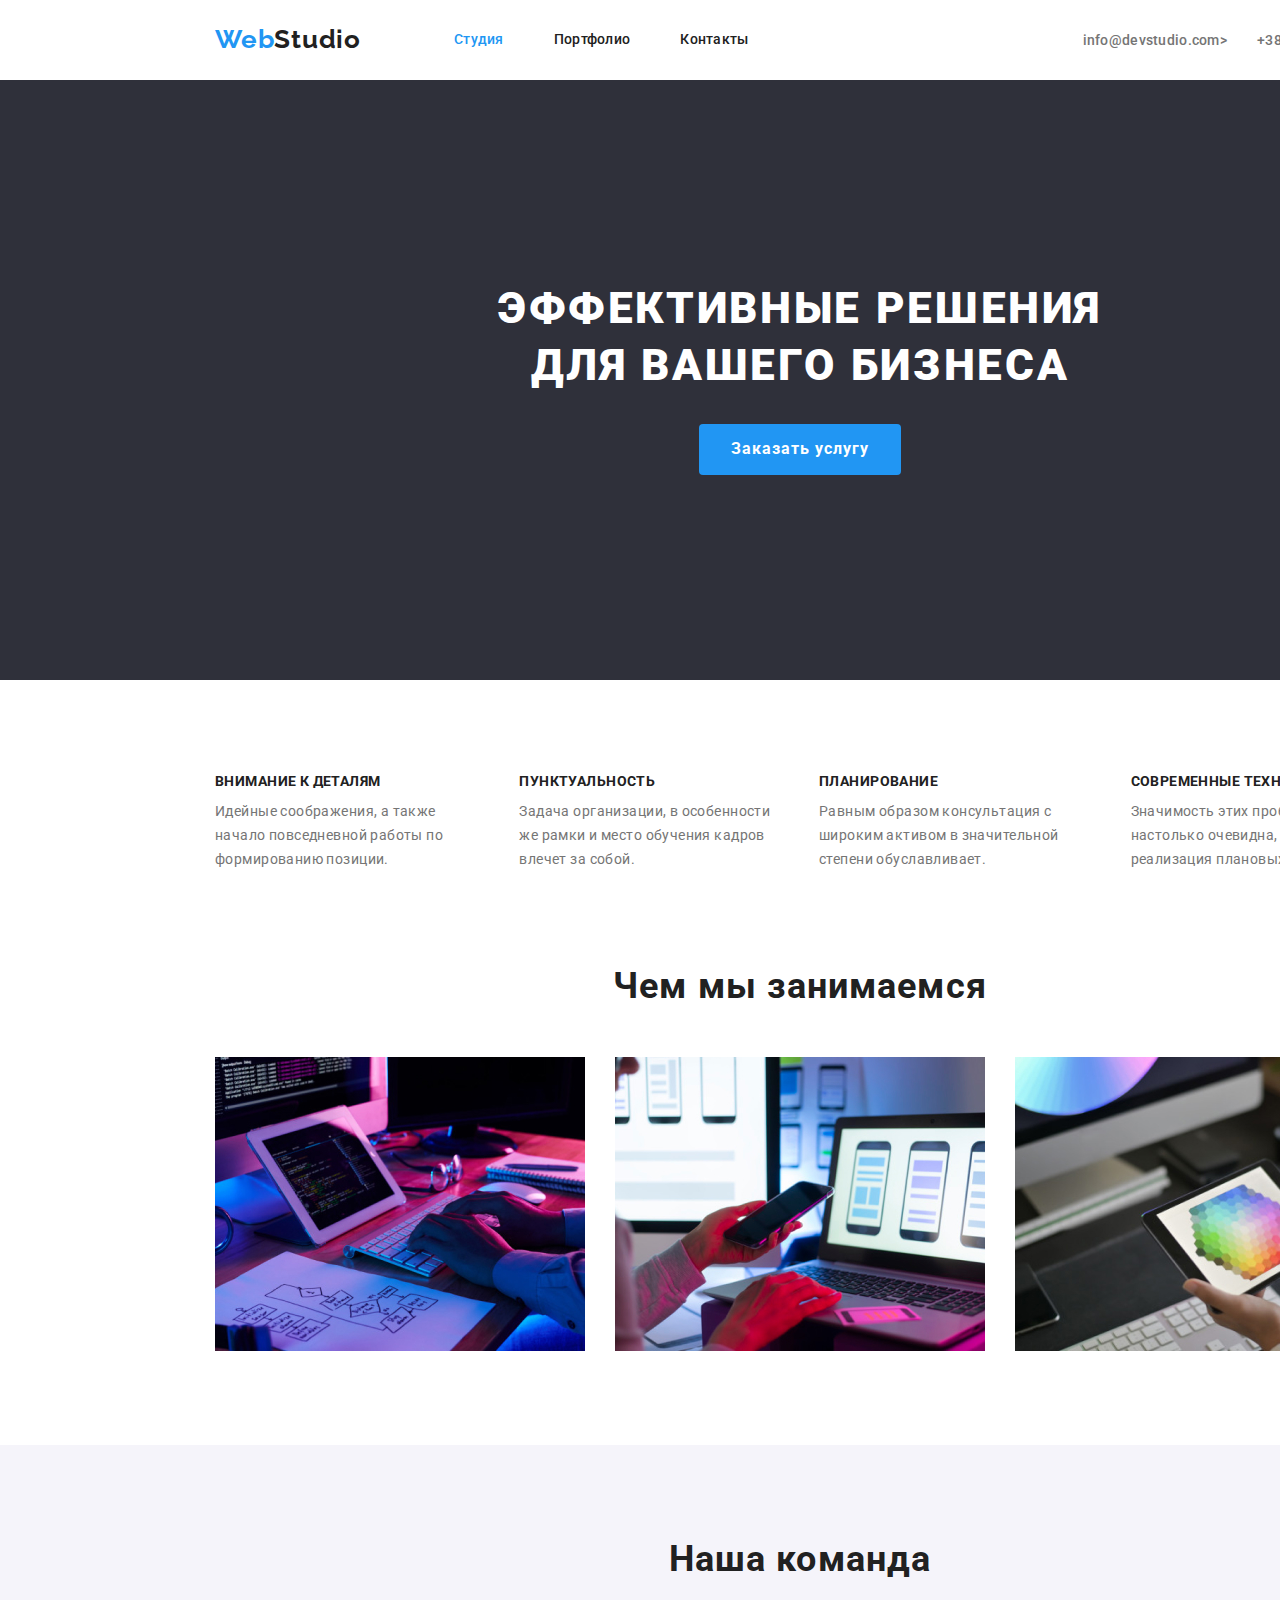
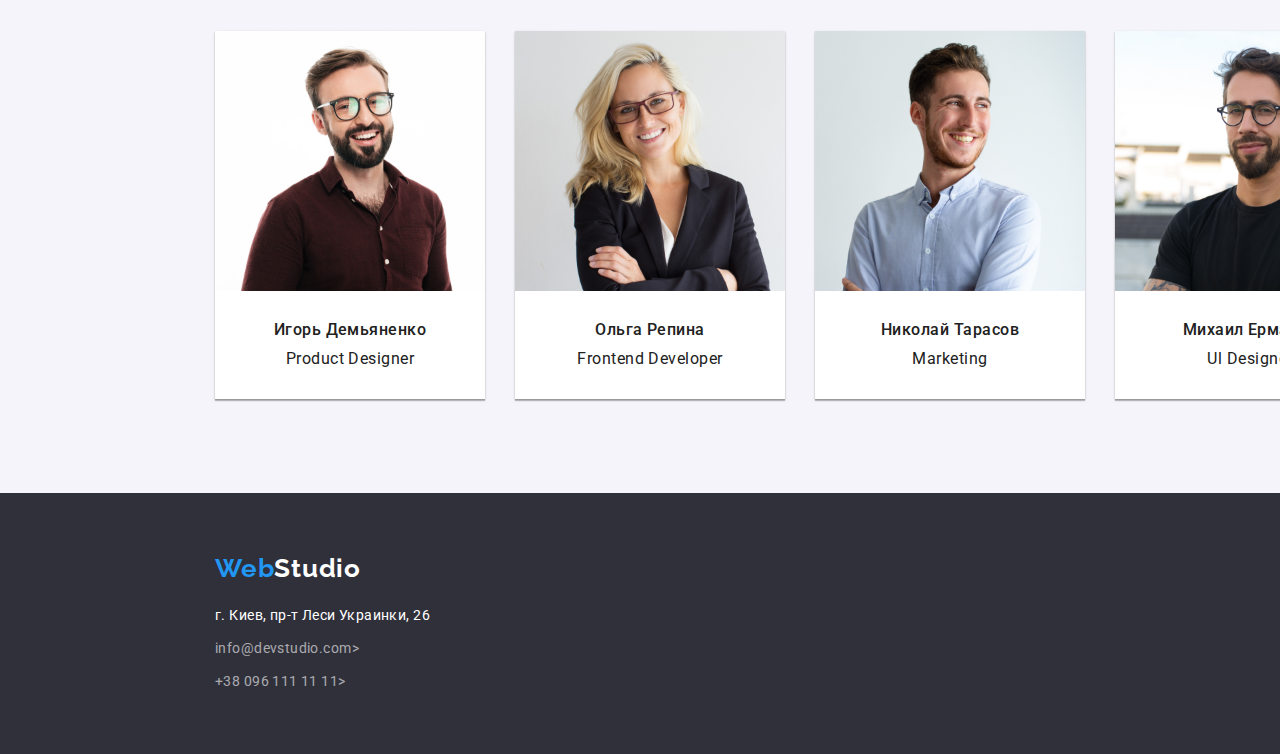
==== commit 19699a06: "homework3 fix-2" ====
--- a/index.html
+++ b/index.html
@@ -13,48 +13,50 @@
 </head>
 <body>
 <!--шапак сайта-->
-    <header class="section">
-      <div class="container">
-    <nav>
+    <header class="header">
+      <div class="container flex-header">
+    <nav class="flex-header">
       <a href="/" lang="en" class="logo">
        Web<span class="logo-top">Studio</span>
       </a>
       <ul class="site-nav">
-        <li><a href="/" class="current link">Студия</a></li>
-        <li><a href="./portfolio.html" class="link">Портфолио</a></li>
-        <li><a href="" class="link">Контакты</a></li>
+        <li class="item"><a href="/" class="current link">Студия</a></li>
+        <li class="item"><a href="./portfolio.html" class="link">Портфолио</a></li>
+        <li class="item"><a href="" class="link">Контакты</a></li>
       </ul>
     </nav>
       <ul class="contacts-nav">
-        <li><a href="mailto:info@devstudio.com" class="link"> info@devstudio.com></a></li>
-        <li><a href="tel:+380961111111" class="link"> +38 096 111 11 11></a></li>
+        <li class="item"><a href="mailto:info@devstudio.com" class="link"> info@devstudio.com></a></li>
+        <li class="item"><a href="tel:+380961111111" class="link"> +38 096 111 11 11></a></li>
       </ul>
       </div>
       </header>
 <!--герой-->
      <main>
       <section class="hero section">
+          <div class="hero-title-btn">
             <h1 class="hero-title">Эффективные решения для вашего бизнеса</h1>
-            <button type="button" class="primary-btn">Заказать услугу</button>
+            <button type="button" class="hero-btn">Заказать услугу</button>
+          </div>
       </section>
 <!--наши особенности-->
       <section class="options section">
         <div class="container">
         <h2 class="options-title visually-hidden">Наши особенности</h2>
-        <ul>
-            <li>
+        <ul class="flex-options">
+            <li class="options-list">
                 <h3 class="options-title list">Внимание к деталям </h3>
                 <p class="options-text">Идейные соображения, а также начало повседневной работы по формированию позиции.</p>
             </li>
-            <li>
+            <li class="options-list">
                 <h3 class="options-title">Пунктуальность </h3>
                 <p class="options-text">Задача организации, в особенности же рамки и место обучения кадров влечет за собой.</p>
             </li>
-            <li>
+            <li class="options-list">
                 <h3 class="options-title">Планирование</h3>
                 <p class="options-text">Равным образом консультация с широким активом в значительной степени обуславливает.</p>
             </li>
-            <li>
+            <li class="options-list">
                 <h3 class="options-title">Современные технологии</h3>
                 <p class="options-text">Значимость этих проблем настолько очевидна, что реализация плановых заданий.</p>
             </li>
@@ -65,10 +67,10 @@
       <section class="functional section">
         <div class="container">
     <h2 class="functional-title">Чем мы занимаемся</h2>
-    <ul>
-    <li><img src="./images/box1.jpg" alt="работа за компьютером" width="370"></li>
-    <li><img src="./images/box2.jpg" alt="работа над приложениями" width="370"></li>
-    <li><img src="./images/box3.jpg" alt="рабат над стилизацией" width="370"></li>
+    <ul class="functional-flex">
+    <li class="functional-list"><img src="./images/box1.jpg" alt="работа за компьютером" width="370"></li>
+    <li class="functional-list"><img src="./images/box2.jpg" alt="работа над приложениями" width="370"></li>
+    <li class="functional-list"><img src="./images/box3.jpg" alt="рабат над стилизацией" width="370"></li>
     </ul>
        </div>
       </section>
--- a/css/main.css
+++ b/css/main.css
@@ -13,13 +13,17 @@
 body {
 background-color: var(--white-text-color);
 color: var(--secondary-text-color);
-font-family: Roboto, sans-serif;}
+font-family: Roboto, sans-serif;
+width: 1600px;}
 
 p, ul, h1, h2, h3{
 padding: 0;
 margin: 0;
 list-style: none;}
 
+img{
+display: block;}
+
 .link{
 list-style: none;
 text-decoration: none;}
@@ -29,11 +33,19 @@
 width: 1200px;
 margin-left: auto;
 margin-right: auto;
-outline: 2px solid tomato;}
+padding-left: 15px;
+padding-right: 15px;
+/* outline: 2px solid tomato; */}
 
 .section{
 padding-top: 94px;
 padding-bottom: 94px;}
+
+/* header */
+
+.header{
+padding: 0;
+border-bottom: 1px transparent}
 
 /* logo */
 
@@ -54,9 +66,23 @@
     
 /* site-nav */
 
+.flex-header{
+display: flex;
+align-items: center;}
+
+.site-nav{
+display: flex;
+margin-left: 93px;}
+
+.site-nav .item:not(:last-child){
+margin-right: 50px;}
+
 .site-nav .link {
-color: var(--primary-text-color);
-
+display: block;
+padding-top: 32px;
+padding-bottom: 32px;
+
+color: var(--primary-text-color);
 text-decoration: none;
 font-weight: 500;
 font-size: 14px;
@@ -69,6 +95,13 @@
 .site-nav .link:hover, .site-nav .link:focus {
 color: var(--accent-color);}
 
+.contacts-nav{
+display: flex;
+margin-left: auto;}
+
+.contacts-nav .item:not(:last-child){
+margin-right: 30px;}
+
 .contacts-nav .link{
 color: var(--secondary-text-color);
 
@@ -83,7 +116,7 @@
 
 /* button */
 
-.primary-btn{
+.hero-btn{
 background-color: var(--accent-color);
 color: var(--white-text-color);
 border: 0;
@@ -94,15 +127,29 @@
 font-weight: 700;
 font-size: 16px;
 line-height: 1.9;
-letter-spacing: 0.06em;}
+letter-spacing: 0.06em;
+padding: 10px 32px;}
 
 .primary-btn:hover, .primary-btn:focus{
 background-color: #188CE8;}
 
 .portfolio-btn:hover, .portfolio-btn:focus{
 color: var(--white-text-color);
-background-color: var(--accent-color);
-}
+background-color: var(--accent-color);}
+
+.flex-portfolio{
+display: flex;
+flex-wrap: wrap;
+gap: 30px;
+margin-bottom: 34px;
+justify-content: center;}
+
+.portfolio-list{
+width: calc((100% - 60px) / 3);
+border: 1px solid #EEEEEE;}
+
+.portfolio-text{
+margin: 20px 24px;}
 
 .portfolio-btn{
 background-color: #f5f4fa;
@@ -125,6 +172,9 @@
 
 .hero{
 background-color: #2F303A;
+height: 600px;
+padding-bottom: 200px;
+padding-top: 200px;
 text-align: center;}
 
 .hero-title {
@@ -133,10 +183,14 @@
 font-weight: 900;
 font-size: 44px;
 line-height: 1.3;
-text-align: center;
 letter-spacing: 0.06em;
 text-transform: uppercase;
 margin-bottom: 30px;}
+
+.hero-title-btn {
+max-width: 696px;
+margin-left: auto;
+margin-right: auto;}
 
 /* portfolio */
 
@@ -162,6 +216,10 @@
     
 /* options */
 
+.flex-options{
+display: flex;
+gap: 30px;}
+
 .options-title{
 color: var(--primary-text-color);
 
@@ -169,8 +227,7 @@
 font-size: 14px;
 line-height: 1.14;
 letter-spacing: 0.03em;
-text-transform: uppercase;
-margin-bottom: 10px;}
+text-transform: uppercase;}
 
 .visually-hidden{
 position: fixed;
@@ -179,9 +236,17 @@
 .options-text{
 font-size: 14px;
 line-height: 1.71;
-letter-spacing: 0.03em}
+letter-spacing: 0.03em;
+margin-top: 10px;}
 
 /* our work */
+
+.functional-flex{
+display: flex;
+gap: 30px;}
+
+.functional{
+padding-top: 0;}
 
 .functional-title{
 color: var(--primary-text-color);
@@ -199,10 +264,15 @@
 background-color: #F5F4FA;}
 
 .team-bgk{
-background-color: var(--white-text-color);}
+background-color: var(--white-text-color);
+text-align: center;
+box-shadow: 0px 1px 3px rgba(0, 0, 0, 0.12), 0px 1px 1px rgba(0, 0, 0, 0.14), 0px 2px 1px rgba(0, 0, 0, 0.2);}
 
 .team-list{
-color: var(--primary-text-color);}
+display: flex;
+color: var(--primary-text-color);
+gap: 30px;}
+
 
 .team-title{
 color: var(--primary-text-color);
@@ -219,18 +289,22 @@
 font-size: 16px;
 line-height: 1.18;
 letter-spacing: 0.03em;
-margin-top: 30px;
-margin-bottom: 10px;}
+margin-top: 30px;}
 
 .team-work{
 font-size: 16px;
 line-height: 1.18;
-letter-spacing: 0.03em;}
+letter-spacing: 0.03em;
+margin-top: 10px;
+padding-bottom: 30px;}
 
 /* footer */
 
 .footer-bgk{
-background-color: #2F303A;}
+background-color: #2F303A;
+padding: 0;
+padding-top: 60px;
+padding-bottom: 60px;}
 
 .contacts .address{
 color: #ffffff;
@@ -247,6 +321,8 @@
 font-weight: 400;
 font-size: 14px;
 line-height: 1.7;
-letter-spacing: 0.03em;}
-
-
+letter-spacing: 0.03em;
+margin-top: 9px;}
+
+
+
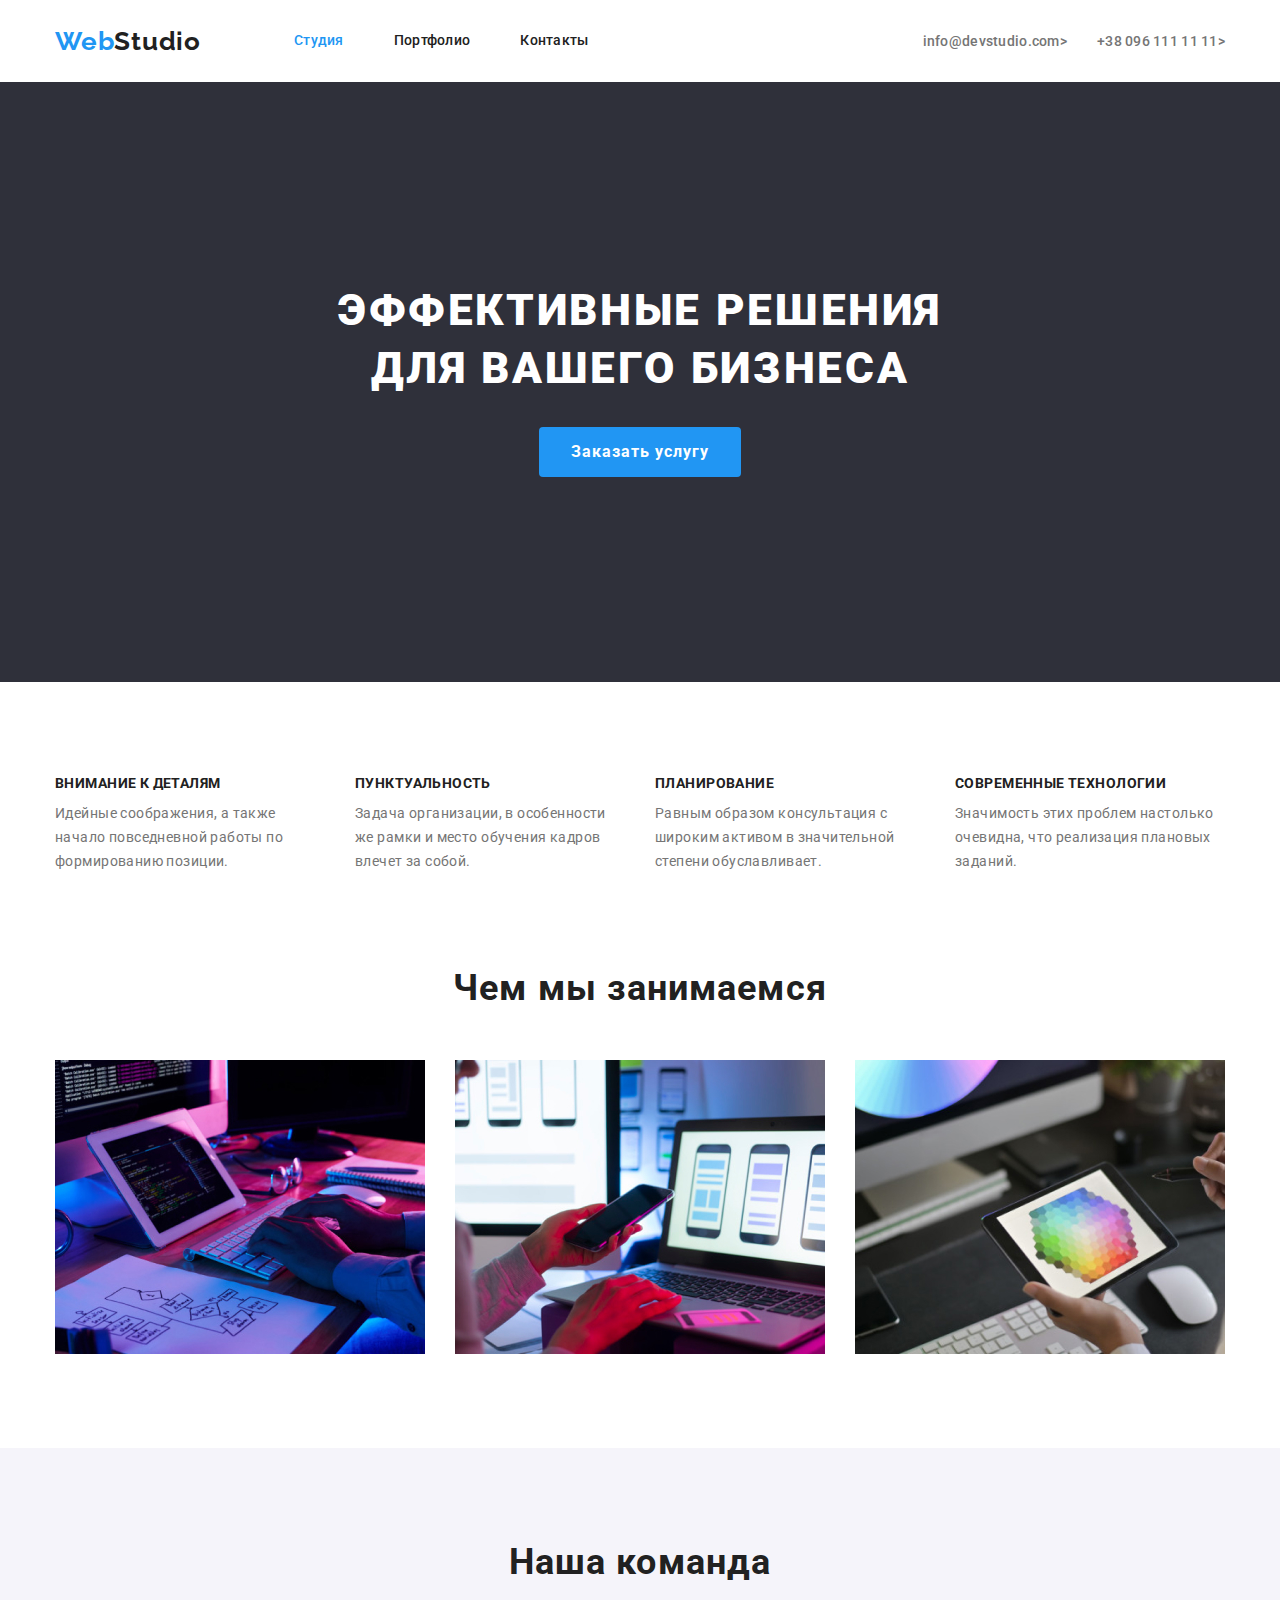
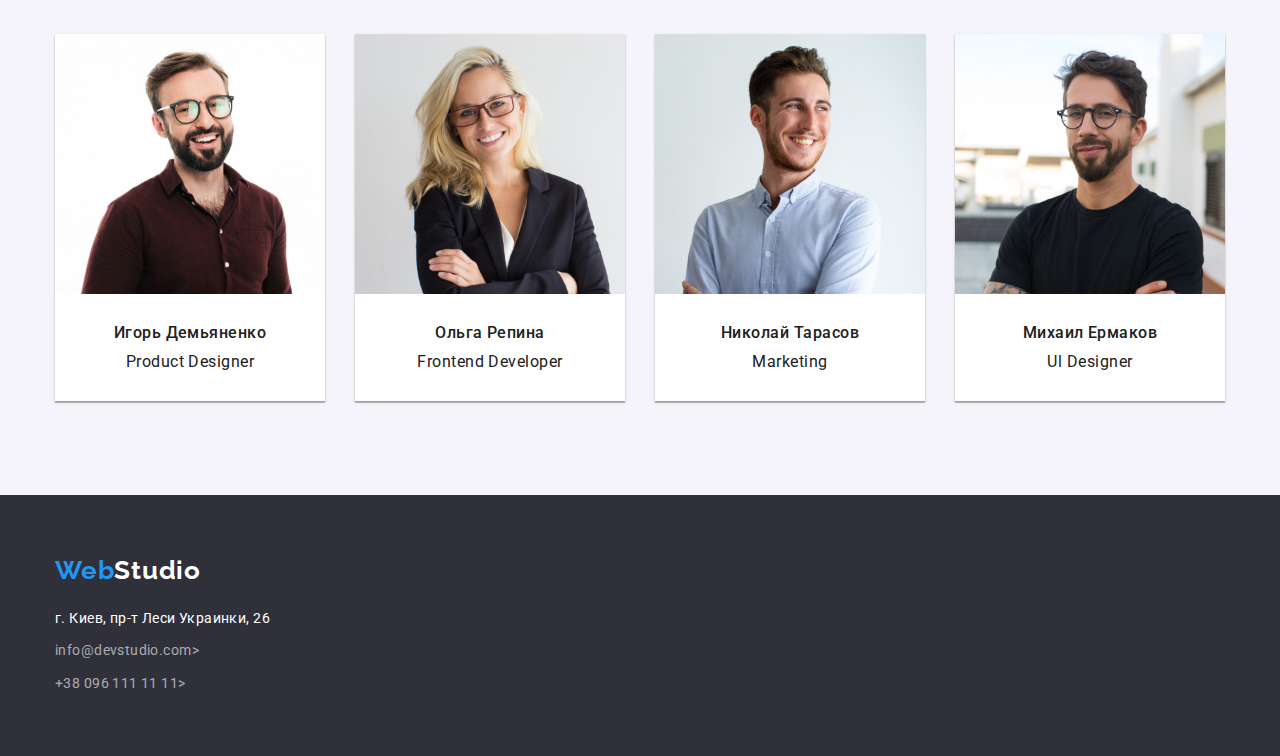
==== commit 67364171: "fix2.0" ====
--- a/index.html
+++ b/index.html
@@ -81,23 +81,31 @@
     <ul class="team-list">
     <li class="team-bgk">
       <img src="./images/team/teamcard1.jpg" alt="дизайнер продукта" width="270">
+      <div class="team-text">
       <h3 class="team-name">Игорь Демьяненко</h3>
       <p lang="en" class="team-work">Product Designer</p>
+      </div>
     </li>
     <li class="team-bgk">
       <img src="./images/team/teamcard2.jpg" alt="разработчик" width="270">
+      <div class="team-text">
       <h3 class="team-name">Ольга Репина</h3>
       <p lang="en" class="team-work">Frontend Developer</p>
+    </div>
     </li>
     <li class="team-bgk">
       <img src="./images/team/teamcard3.jpg" alt="маркетолог" width="270">
+      <div class="team-text">
       <h3 class="team-name">Николай Тарасов</h3>
       <p lang="en" class="team-work">Marketing</p>
+    </div>
     </li>
     <li class="team-bgk">
       <img src="./images/team/teamcard4.jpg" alt="разработчик" width="270">
+      <div class="team-text">
       <h3 class="team-name">Михаил Ермаков</h3>
       <p lang="en" class="team-work">Ul Designer</p>
+    </div>
     </li>
     </ul>
    </div>
@@ -109,7 +117,7 @@
       <a href="/" lang="en" class="logo">
         Web<span class="logo-botom">Studio</span>
       </a>
-        <address class="contacts">
+        <address class="contacts contact-address">
             <p class="address">г. Киев, пр-т Леси Украинки, 26</p>
         <ul class="footer">
             <li class="contacts-nav"><a href="mailto:info@devstudio.com" class="link"> info@devstudio.com></a></li>
--- a/css/main.css
+++ b/css/main.css
@@ -13,8 +13,7 @@
 body {
 background-color: var(--white-text-color);
 color: var(--secondary-text-color);
-font-family: Roboto, sans-serif;
-width: 1600px;}
+font-family: Roboto, sans-serif;}
 
 p, ul, h1, h2, h3{
 padding: 0;
@@ -22,7 +21,9 @@
 list-style: none;}
 
 img{
-display: block;}
+display: block;
+max-width: 100%;
+height: auto;}
 
 .link{
 list-style: none;
@@ -56,7 +57,9 @@
 font-weight: 700;
 font-size: 26px;
 line-height: 1.2;
-letter-spacing: 0.03em;}
+letter-spacing: 0.03em;
+padding-top: 24px;
+padding-bottom: 24px;}
 
 .logo-top{
 color: var(--primary-text-color);}
@@ -97,7 +100,9 @@
 
 .contacts-nav{
 display: flex;
-margin-left: auto;}
+margin-left: auto;
+padding-top: 32px;
+padding-bottom: 32px;}
 
 .contacts-nav .item:not(:last-child){
 margin-right: 30px;}
@@ -141,15 +146,18 @@
 display: flex;
 flex-wrap: wrap;
 gap: 30px;
-margin-bottom: 34px;
+margin-bottom: 50px;
 justify-content: center;}
 
 .portfolio-list{
-width: calc((100% - 60px) / 3);
+width: calc((100% - 2 * 30px) / 3);}
+
+.list-gap{
+column-gap: 8px;}
+
+.portfolio-text{
+padding: 20px 24px;
 border: 1px solid #EEEEEE;}
-
-.portfolio-text{
-margin: 20px 24px;}
 
 .portfolio-btn{
 background-color: #f5f4fa;
@@ -185,7 +193,8 @@
 line-height: 1.3;
 letter-spacing: 0.06em;
 text-transform: uppercase;
-margin-bottom: 30px;}
+margin-bottom: 30px;
+padding: 0 15px;}
 
 .hero-title-btn {
 max-width: 696px;
@@ -218,7 +227,10 @@
 
 .flex-options{
 display: flex;
-gap: 30px;}
+column-gap: 30px;}
+
+.options-list{
+width: 270px;}
 
 .options-title{
 color: var(--primary-text-color);
@@ -284,19 +296,21 @@
 letter-spacing: 0.03em;
 margin-bottom: 50px;}
 
+.team-text{
+padding: 30px 0}
+
 .team-name{
 font-weight: 500;
 font-size: 16px;
 line-height: 1.18;
 letter-spacing: 0.03em;
-margin-top: 30px;}
+margin-bottom: 10px;}
+
 
 .team-work{
 font-size: 16px;
 line-height: 1.18;
-letter-spacing: 0.03em;
-margin-top: 10px;
-padding-bottom: 30px;}
+letter-spacing: 0.03em;}
 
 /* footer */
 
@@ -312,8 +326,7 @@
 font-weight: 400;
 font-size: 14px;
 line-height: 1.7;
-letter-spacing: 0.03em;
-margin-top: 20px;}
+letter-spacing: 0.03em;}
 
 .footer .link{
 color: rgba(255, 255, 255, 0.6);
@@ -321,8 +334,16 @@
 font-weight: 400;
 font-size: 14px;
 line-height: 1.7;
-letter-spacing: 0.03em;
+letter-spacing: 0.03em;}
+
+.contact-address{margin-top: 20px;}
+
+.footer {
 margin-top: 9px;}
 
-
-
+.footer>li{
+padding: 0;}
+
+.footer .contacts-nav + .contacts-nav{
+margin-top: 9px;}
+
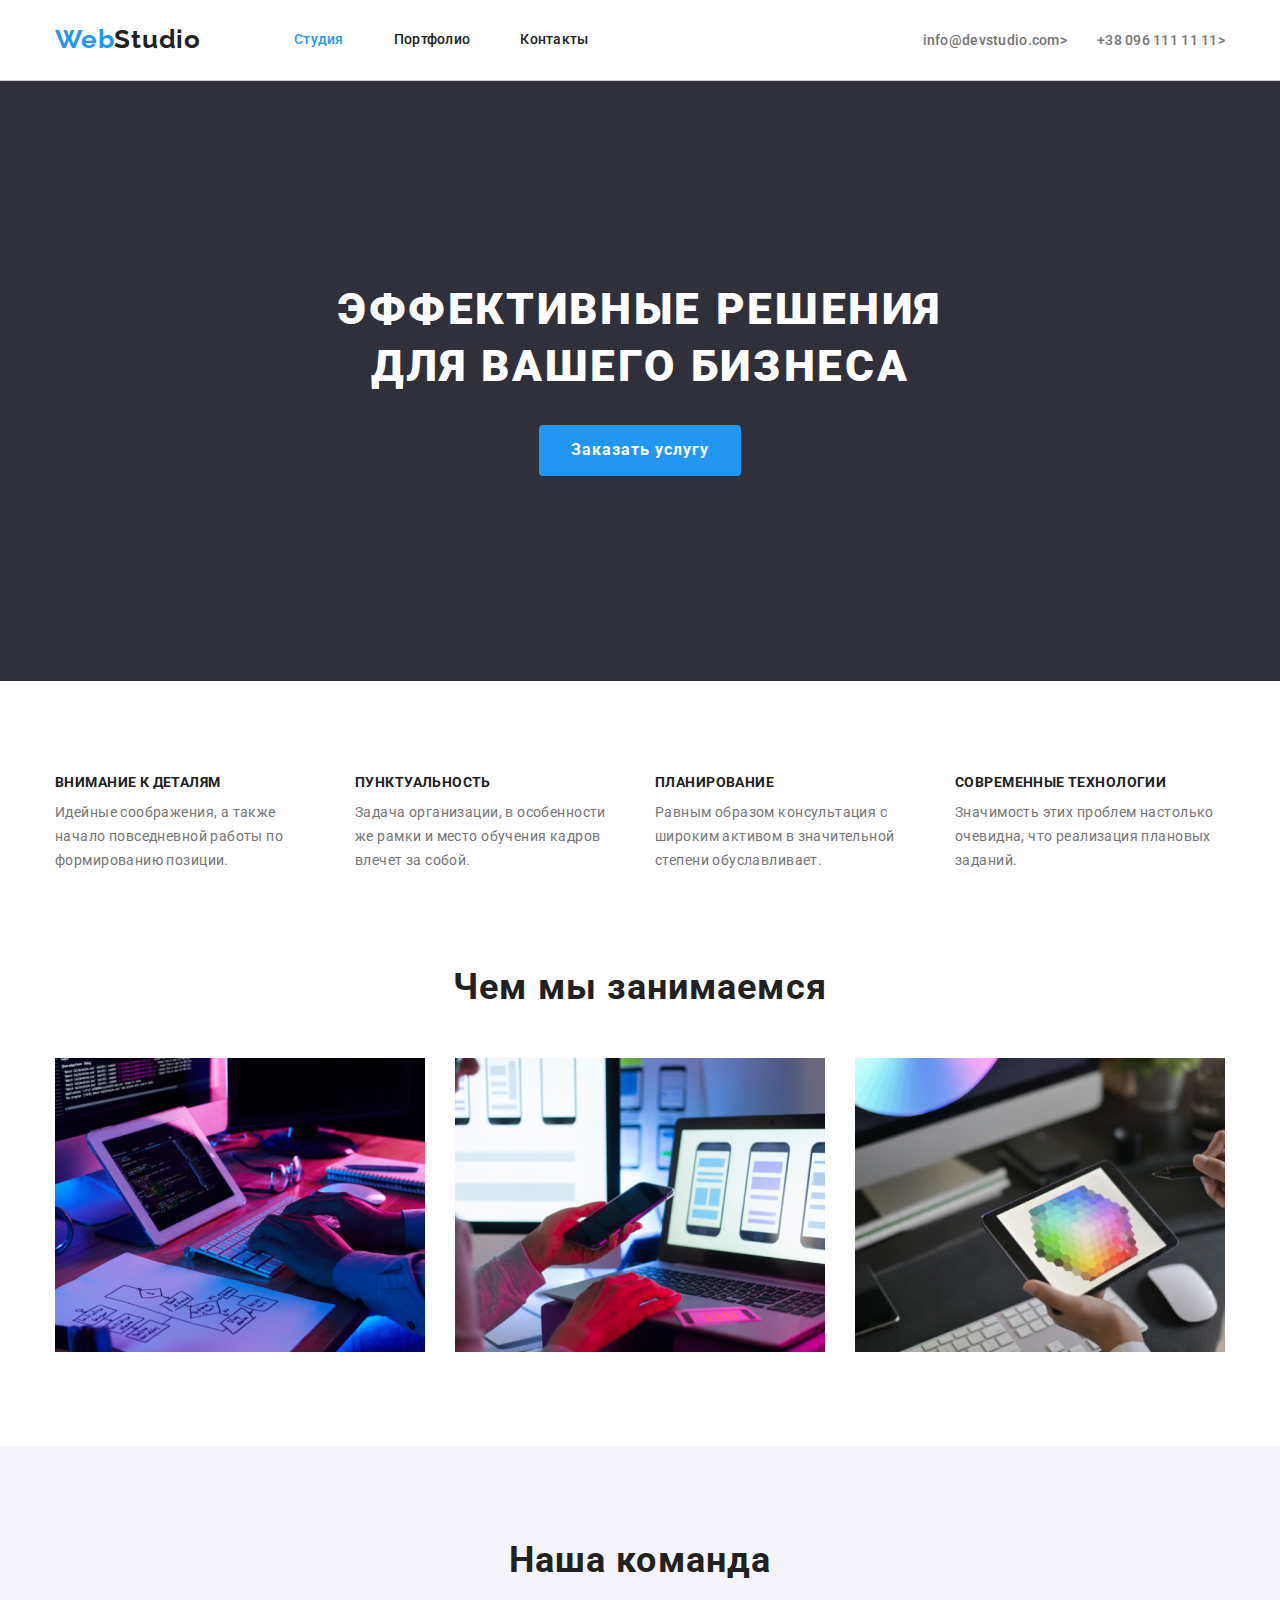
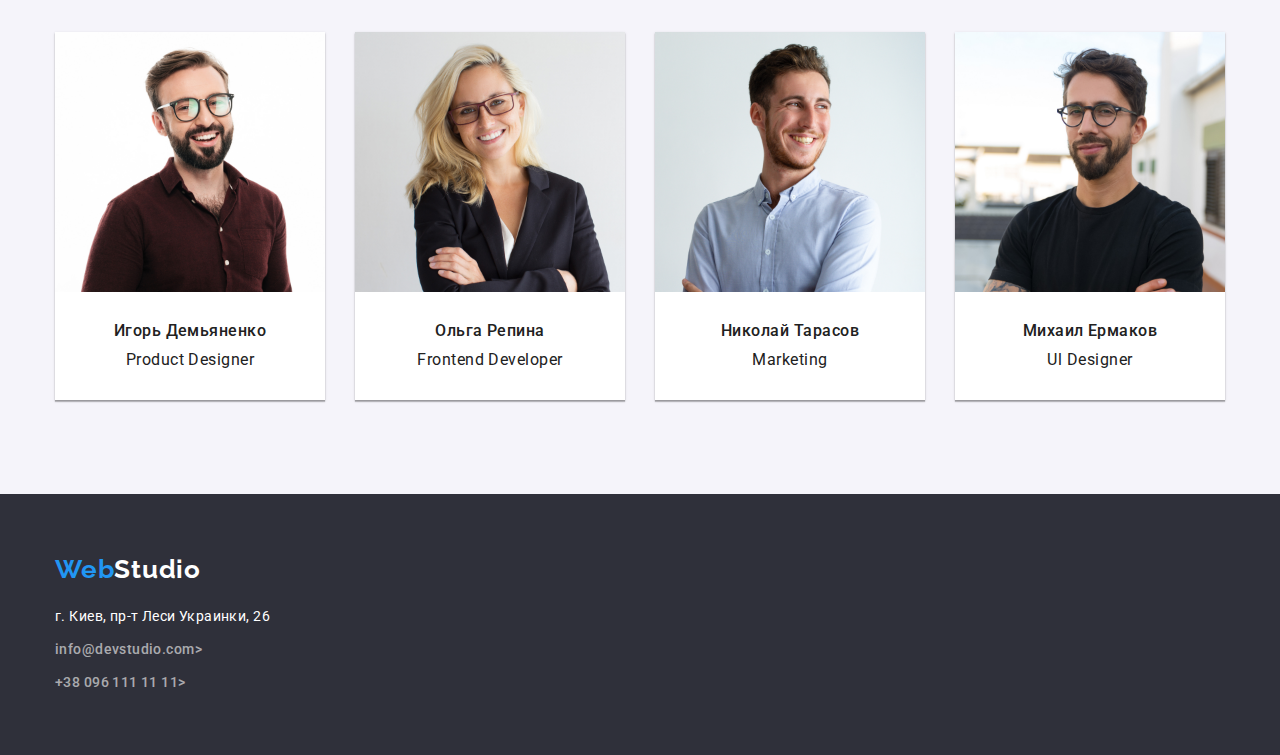
==== commit 74169958: "fix 2.2" ====
--- a/index.html
+++ b/index.html
@@ -120,8 +120,8 @@
         <address class="contacts contact-address">
             <p class="address">г. Киев, пр-т Леси Украинки, 26</p>
         <ul class="footer">
-            <li class="contacts-nav"><a href="mailto:info@devstudio.com" class="link"> info@devstudio.com></a></li>
-            <li class="contacts-nav"><a href="tel:+380961111111" class="link"> +38 096 111 11 11></a></li>
+            <li class="contacts-nav contacts-bottom"><a href="mailto:info@devstudio.com" class="link"> info@devstudio.com></a></li>
+            <li class="contacts-nav contacts-bottom"><a href="tel:+380961111111" class="link"> +38 096 111 11 11></a></li>
         </ul>
         </address>
       </div>  
--- a/css/main.css
+++ b/css/main.css
@@ -46,7 +46,7 @@
 
 .header{
 padding: 0;
-border-bottom: 1px transparent}
+border-bottom: 1px solid #cecece}
 
 /* logo */
 
@@ -100,15 +100,15 @@
 
 .contacts-nav{
 display: flex;
-margin-left: auto;
-padding-top: 32px;
-padding-bottom: 32px;}
+margin-left: auto;}
 
 .contacts-nav .item:not(:last-child){
 margin-right: 30px;}
 
 .contacts-nav .link{
 color: var(--secondary-text-color);
+padding-top: 32px;
+padding-bottom: 32px;
 
 text-decoration: none;
 font-weight: 500;
@@ -157,7 +157,8 @@
 
 .portfolio-text{
 padding: 20px 24px;
-border: 1px solid #EEEEEE;}
+border: 1px solid #EEEEEE;
+border-top: 0;}
 
 .portfolio-btn{
 background-color: #f5f4fa;
@@ -199,7 +200,8 @@
 .hero-title-btn {
 max-width: 696px;
 margin-left: auto;
-margin-right: auto;}
+margin-right: auto;
+padding: 0 15px;}
 
 /* portfolio */
 
@@ -331,7 +333,6 @@
 .footer .link{
 color: rgba(255, 255, 255, 0.6);
 font-style: normal;
-font-weight: 400;
 font-size: 14px;
 line-height: 1.7;
 letter-spacing: 0.03em;}
@@ -347,3 +348,8 @@
 .footer .contacts-nav + .contacts-nav{
 margin-top: 9px;}
 
+.contacts-bottom .link{
+padding: 0;}
+
+.footer-bgk a{
+padding: 0;}